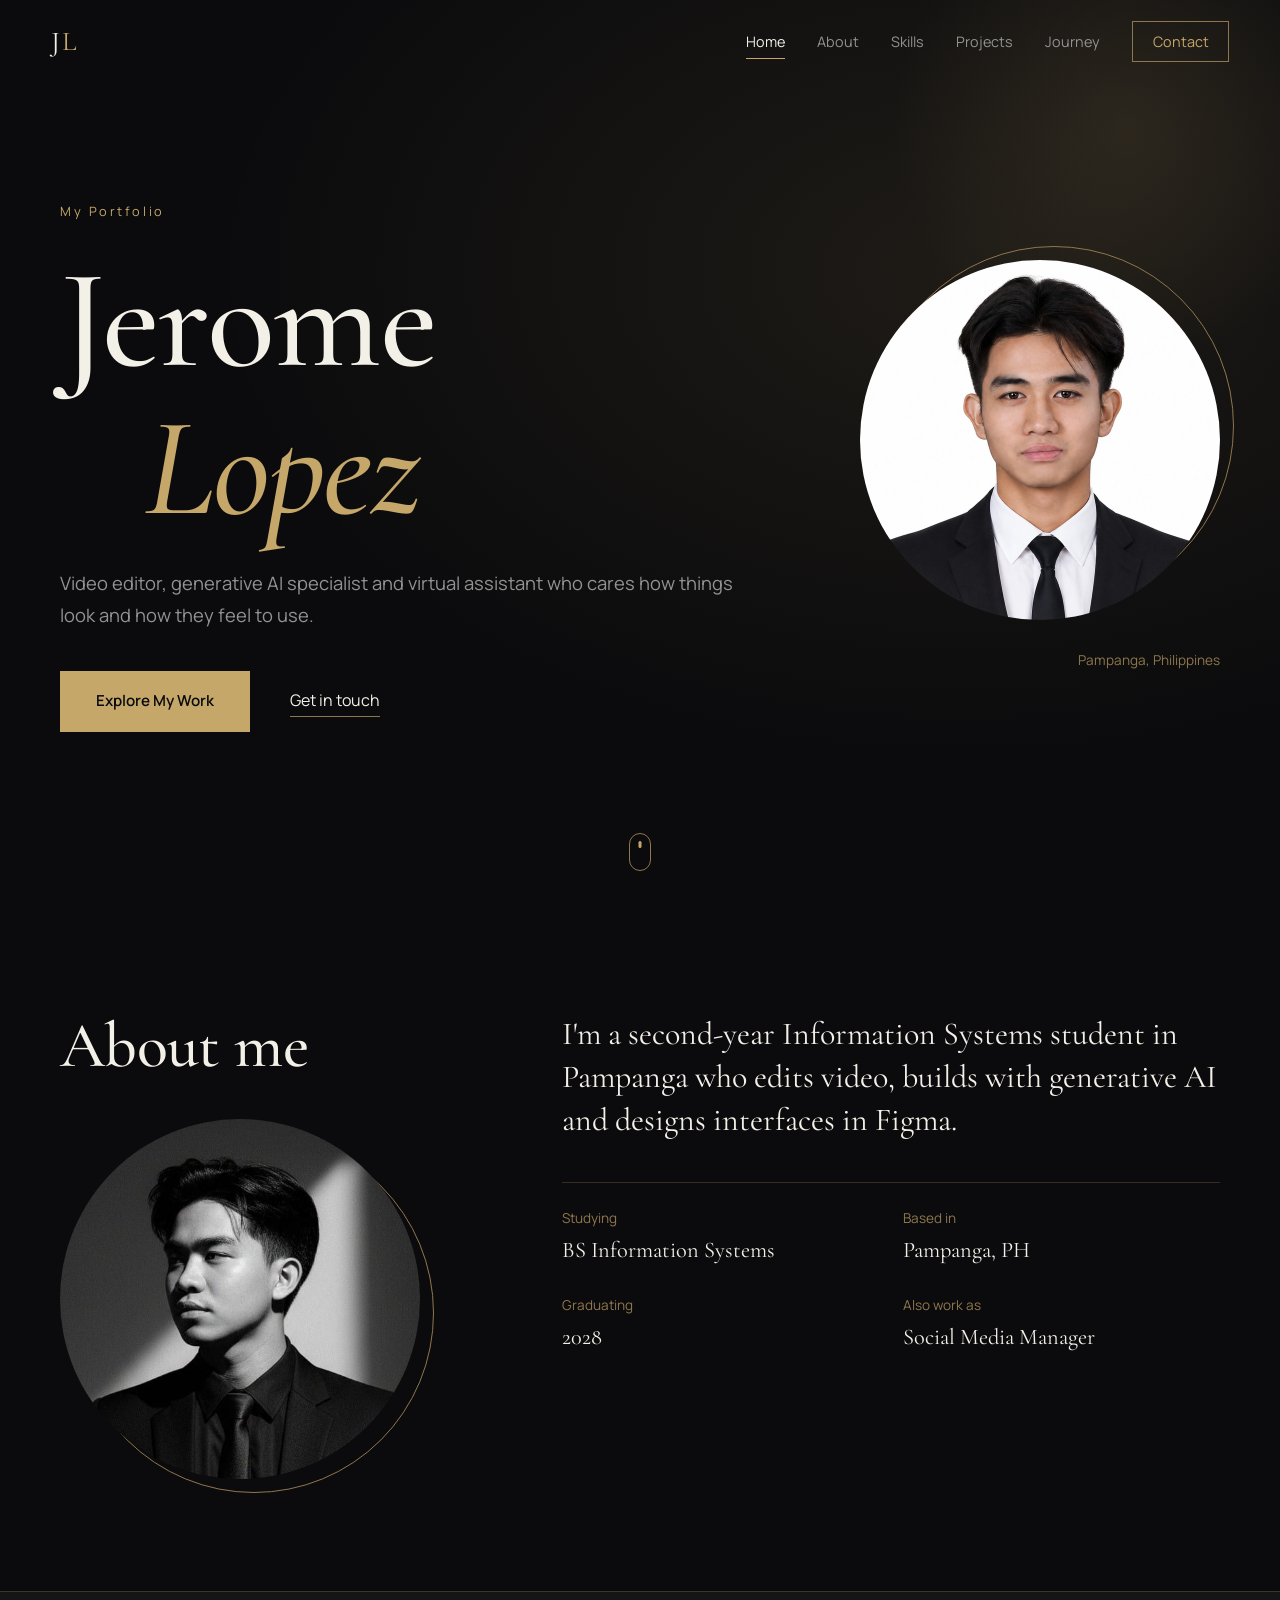
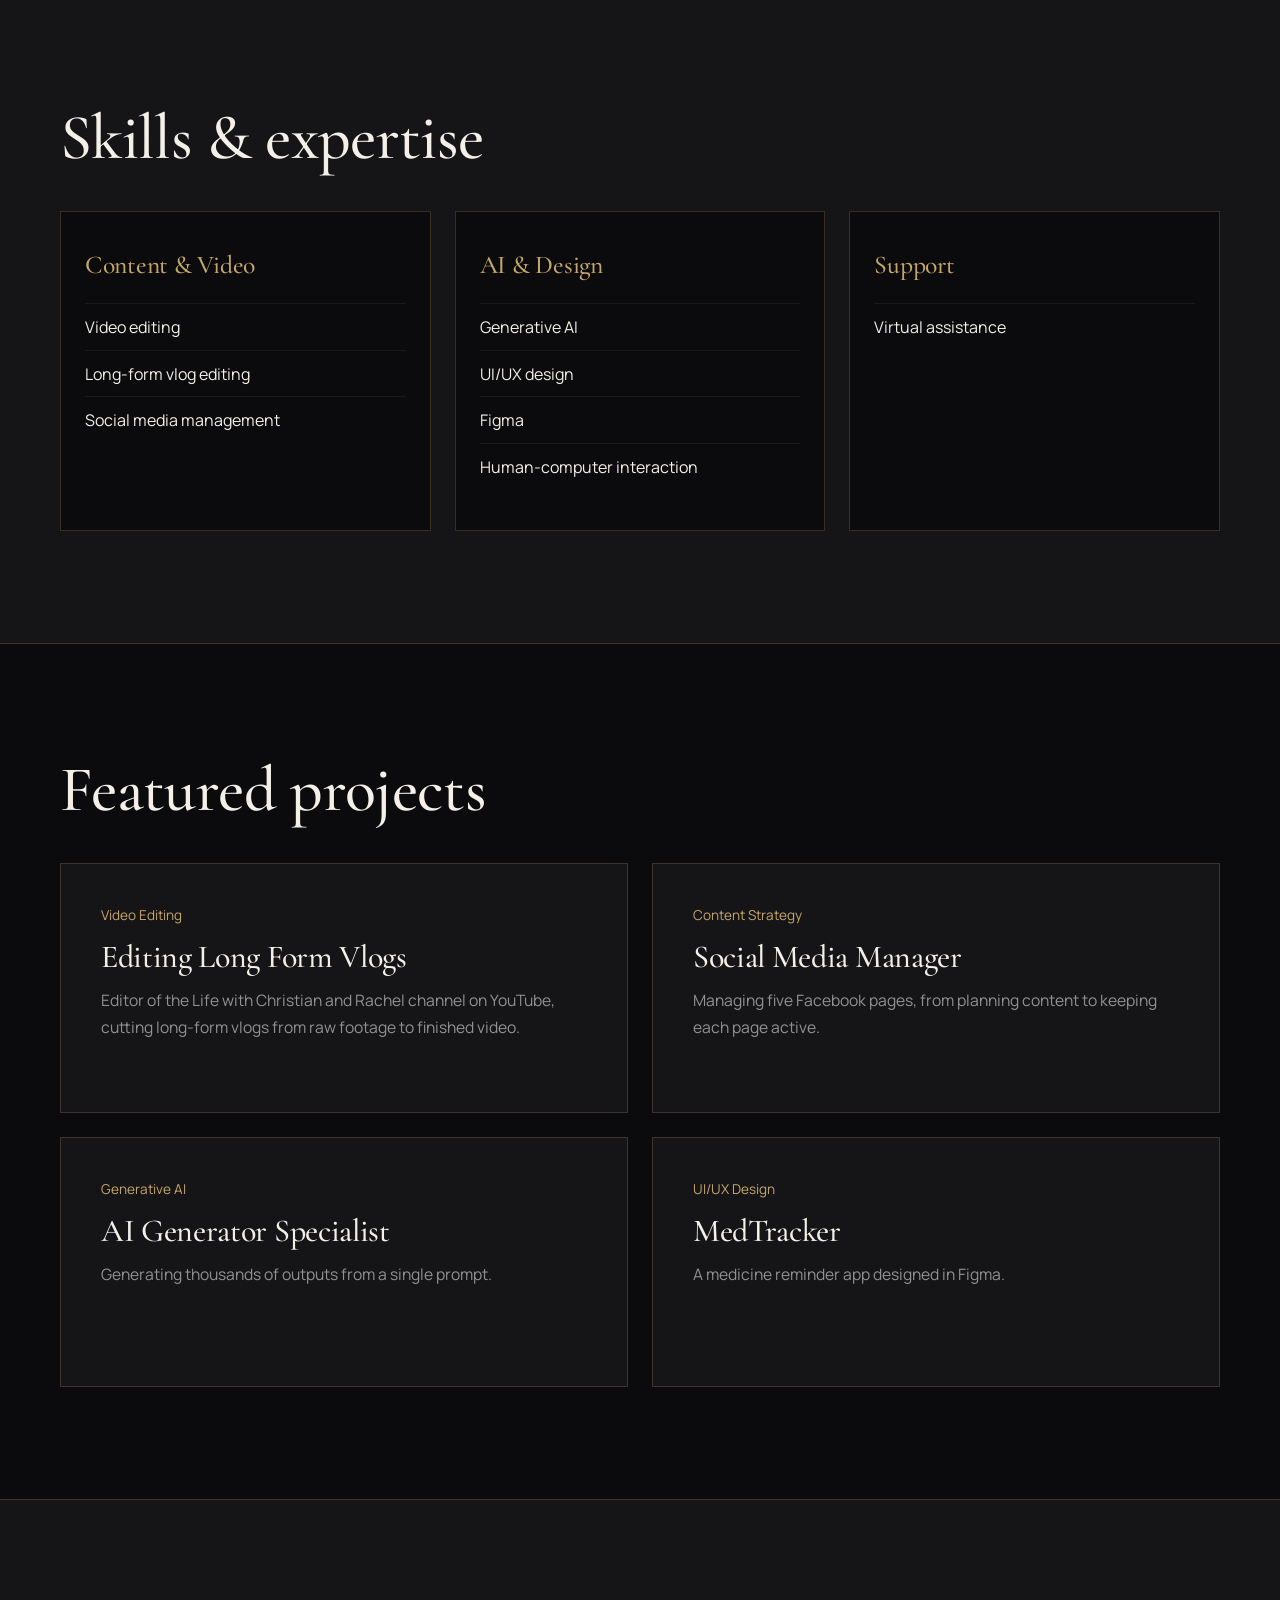
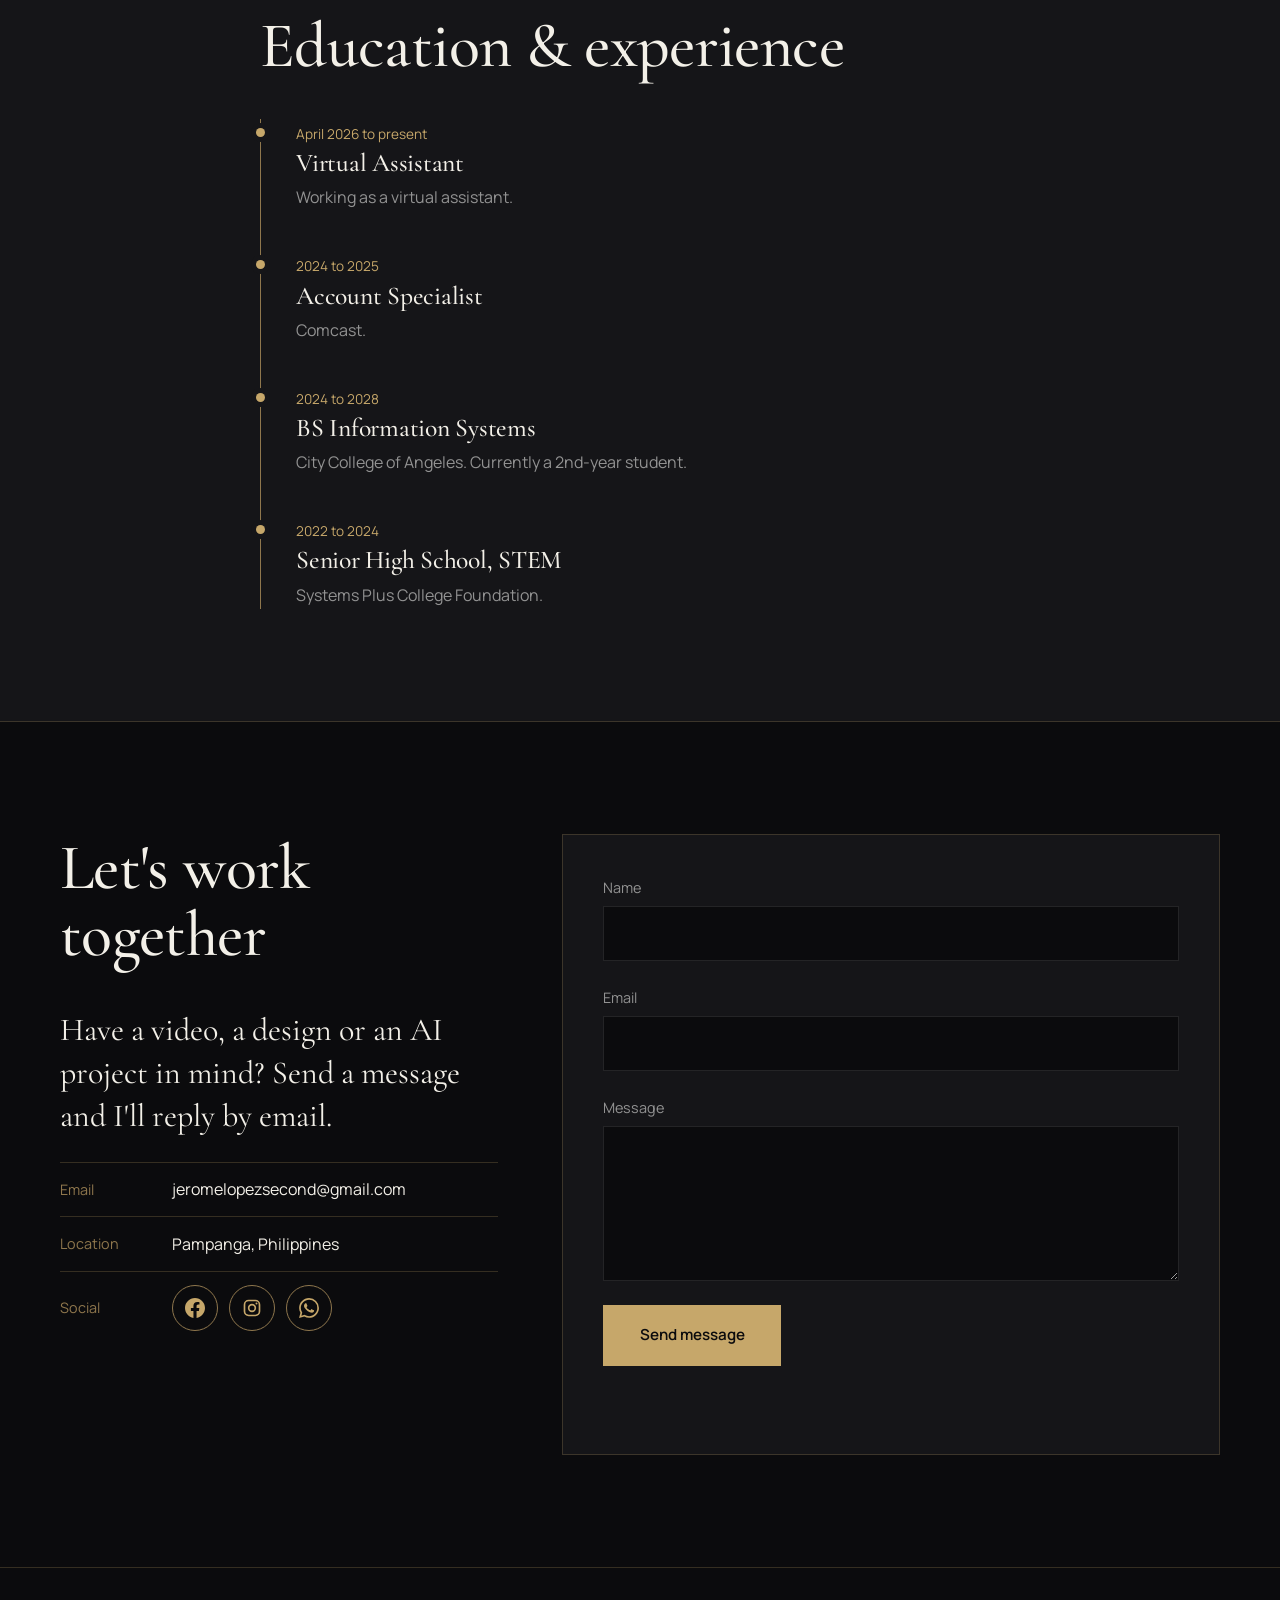
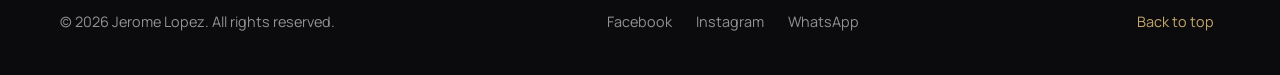
==== index.html @ 71f7d306 "Update index.html" ====
<!DOCTYPE html>
<html lang="en">
<head>
  <meta charset="UTF-8">
  <meta name="viewport" content="width=device-width, initial-scale=1">
  <title>Jerome Lopez | Virtual Assistant, Video Editor &amp; Generative AI Specialist</title>
  <meta name="description" content="Portfolio of Jerome Lopez: virtual assistant, video editor, generative AI specialist and social media manager based in Pampanga, Philippines.">
  <meta name="author" content="Jerome Lopez">
  <meta name="theme-color" content="#0B0B0D">
  <meta property="og:title" content="Jerome Lopez | Portfolio">
  <meta property="og:description" content="Video editing, generative AI, social media and UI/UX work by Jerome Lopez.">
  <meta property="og:type" content="website">
  <link rel="icon" href="data:image/svg+xml,%3Csvg xmlns='http://www.w3.org/2000/svg' viewBox='0 0 32 32'%3E%3Crect width='32' height='32' fill='%230B0B0D'/%3E%3Ctext x='16' y='22' font-size='16' text-anchor='middle' fill='%23C6A76A' font-family='serif'%3EJL%3C/text%3E%3C/svg%3E">
  <link rel="preconnect" href="https://fonts.googleapis.com">
  <link rel="preconnect" href="https://fonts.gstatic.com" crossorigin>
  <link href="https://fonts.googleapis.com/css2?family=Cormorant+Garamond:ital,wght@0,400;0,500;0,600;1,400&family=Manrope:wght@300;400;500;600&display=swap" rel="stylesheet">
  <link rel="stylesheet" href="style.css">
  <script src="script.js" defer></script>
</head>
<body>
  <svg class="sprite" aria-hidden="true" focusable="false">
    <symbol id="i-fb" viewBox="0 0 24 24"><path d="M24 12.073c0-6.627-5.373-12-12-12s-12 5.373-12 12c0 5.99 4.388 10.954 10.125 11.854v-8.385H7.078v-3.47h3.047V9.43c0-3.007 1.792-4.669 4.533-4.669 1.312 0 2.686.235 2.686.235v2.953H15.83c-1.491 0-1.956.925-1.956 1.874v2.25h3.328l-.532 3.47h-2.796v8.385C19.612 23.027 24 18.062 24 12.073z"/></symbol>
    <symbol id="i-ig" viewBox="0 0 24 24"><rect x="3" y="3" width="18" height="18" rx="5" fill="none" stroke="currentColor" stroke-width="2"/><circle cx="12" cy="12" r="4" fill="none" stroke="currentColor" stroke-width="2"/><circle cx="17.4" cy="6.6" r="1.2" fill="currentColor"/></symbol>
    <symbol id="i-wa" viewBox="0 0 24 24"><path d="M17.472 14.382c-.297-.149-1.758-.867-2.03-.967-.273-.099-.471-.148-.67.15-.197.297-.767.966-.94 1.164-.173.199-.347.223-.644.075-.297-.15-1.255-.463-2.39-1.475-.883-.788-1.48-1.761-1.653-2.059-.173-.297-.018-.458.13-.606.134-.133.298-.347.446-.52.149-.174.198-.298.298-.497.099-.198.05-.371-.025-.52-.075-.149-.669-1.612-.916-2.207-.242-.579-.487-.5-.669-.51-.173-.008-.371-.01-.57-.01-.198 0-.52.074-.792.372-.272.297-1.04 1.016-1.04 2.479 0 1.462 1.065 2.875 1.213 3.074.149.198 2.096 3.2 5.077 4.487.709.306 1.262.489 1.694.625.712.227 1.36.195 1.871.118.571-.085 1.758-.719 2.006-1.413.248-.694.248-1.289.173-1.413-.074-.124-.272-.198-.57-.347m-5.421 7.403h-.004a9.87 9.87 0 01-5.031-1.378l-.361-.214-3.741.982.998-3.648-.235-.374a9.86 9.86 0 01-1.51-5.26c.001-5.45 4.436-9.884 9.888-9.884 2.64 0 5.122 1.03 6.988 2.898a9.825 9.825 0 012.893 6.994c-.003 5.45-4.437 9.884-9.885 9.884m8.413-18.297A11.815 11.815 0 0012.05 0C5.495 0 .16 5.335.157 11.892c0 2.096.547 4.142 1.588 5.945L.057 24l6.305-1.654a11.882 11.882 0 005.683 1.448h.005c6.554 0 11.89-5.335 11.893-11.893a11.821 11.821 0 00-3.48-8.413z"/></symbol>
  </svg>
  <a class="skip" href="#main">Skip to content</a>
  <div class="progress" aria-hidden="true"></div>

  <header class="nav" id="nav">
    <a class="brand" href="#home" aria-label="Jerome Lopez, home">J<span>L</span></a>
    <button class="burger" aria-label="Open menu" aria-expanded="false" aria-controls="menu"><i></i><i></i></button>
    <nav id="menu" class="menu" aria-label="Primary">
      <a href="#home">Home</a>
      <a href="#about">About</a>
      <a href="#skills">Skills</a>
      <a href="#projects">Projects</a>
      <a href="#journey">Journey</a>
      <a href="#contact" class="menu-cta">Contact</a>
    </nav>
  </header>

  <main id="main">
    <!-- HERO -->
    <section class="hero" id="home" aria-labelledby="hero-title">
      <div class="glow" aria-hidden="true"></div>
      <div class="wrap hero-grid">
        <div class="hero-copy">
          <p class="kicker intro">My Portfolio</p>
          <h1 id="hero-title" class="intro"><span>Jerome</span> <span class="it">Lopez</span></h1>
          <p class="tagline intro">Video editor, generative AI specialist and virtual assistant who cares how things look and how they feel to use.</p>
          <div class="hero-actions intro">
            <a class="btn" href="#projects">Explore My Work</a>
            <a class="link" href="#contact">Get in touch</a>
          </div>
        </div>
        <figure class="portrait intro" aria-label="Profile photo placeholder">
          <img src="jerome.jpg" alt="Jerome Lopez">
          <figcaption>Pampanga, Philippines</figcaption>
        </figure>
      </div>
      <a class="scroll" href="#about" aria-label="Scroll to About"><span></span></a>
    </section>

    <!-- ABOUT -->
    <section class="section" id="about" aria-labelledby="about-title">
      <div class="wrap split">
        <div class="reveal">
          <h2 id="about-title">About me</h2>
            <div class="frame" aria-hidden="true"><img src="jejeje.jpg" alt="Jerome Lopez"></div>  
        </div>
        <div class="reveal">
          <p class="lead">I'm a second-year Information Systems student in Pampanga who edits video, builds with generative AI and designs interfaces in Figma.</p>
          <p></p>
          <dl class="facts">
            <div><dt>Studying</dt><dd>BS Information Systems</dd></div>
            <div><dt>Based in</dt><dd>Pampanga, PH</dd></div>
            <div><dt>Graduating</dt><dd>2028</dd></div>
            <div><dt>Also work as</dt><dd>Social Media Manager</dd></div>
          </dl>
        </div>
      </div>
    </section>

    <!-- SKILLS -->
    <section class="section alt" id="skills" aria-labelledby="skills-title">
      <div class="wrap">
        <h2 id="skills-title" class="reveal">Skills &amp; expertise</h2>
        <div class="cards">
          <article class="card reveal">
            <h3>Content &amp; Video</h3>
            <ul><li>Video editing</li><li>Long-form vlog editing</li><li>Social media management</li></ul>
          </article>
          <article class="card reveal">
            <h3>AI &amp; Design</h3>
            <ul><li>Generative AI</li><li>UI/UX design</li><li>Figma</li><li>Human-computer interaction</li></ul>
          </article>
          <article class="card reveal">
            <h3>Support</h3>
            <ul><li>Virtual assistance</li></ul>
          </article>
        </div>
      </div>
    </section>

    <!-- PROJECTS -->
    <section class="section" id="projects" aria-labelledby="projects-title">
      <div class="wrap">
        <h2 id="projects-title" class="reveal">Featured projects</h2>
        <div class="projects">
          <a class="proj reveal" href="#contact" aria-label="Editing Long Form Vlogs">
            <div class="meta"><h3>Editing Long Form Vlogs</h3><p>Editor of the Life with Christian and Rachel channel on YouTube, cutting long-form vlogs from raw footage to finished video.</p><small>Video Editing</small></div>
          </a>
          <a class="proj reveal" href="#contact" aria-label="Social Media Manager">
            <div class="meta"><h3>Social Media Manager</h3><p>Managing five Facebook pages, from planning content to keeping each page active.</p><small>Content Strategy</small></div>
          </a>
          <a class="proj reveal" href="#contact" aria-label="AI Generator Specialist">
            <div class="meta"><h3>AI Generator Specialist</h3><p>Generating thousands of outputs from a single prompt.</p><small>Generative AI</small></div>
          </a>
          <a class="proj reveal" href="#contact" aria-label="MedTracker app">
            <div class="meta"><h3>MedTracker</h3><p>A medicine reminder app designed in Figma.</p><small>UI/UX Design</small></div>
          </a>
        </div>
      </div>
    </section>

    <!-- JOURNEY -->
    <section class="section alt" id="journey" aria-labelledby="journey-title">
      <div class="wrap narrow">
        <h2 id="journey-title" class="reveal">Education &amp; experience</h2>
        <ol class="timeline">
          <li class="reveal"><time>April 2026 to present</time><h3>Virtual Assistant</h3><p>Working as a virtual assistant.</p></li>
          <li class="reveal"><time>2024 to 2025</time><h3>Account Specialist</h3><p>Comcast.</p></li>
          <li class="reveal"><time>2024 to 2028</time><h3>BS Information Systems</h3><p>City College of Angeles. Currently a 2nd-year student.</p></li>
          <li class="reveal"><time>2022 to 2024</time><h3>Senior High School, STEM</h3><p>Systems Plus College Foundation.</p></li>
        </ol>
      </div>
    </section>

    <!-- CONTACT -->
    <section class="section" id="contact" aria-labelledby="contact-title">
      <div class="wrap split">
        <div class="reveal">
          <h2 id="contact-title">Let's work together</h2>
          <p class="lead">Have a video, a design or an AI project in mind? Send a message and I'll reply by email.</p>
          <ul class="contacts">
            <li><span>Email</span><a href="mailto:jeromelopezsecond@gmail.com">jeromelopezsecond@gmail.com</a></li>
            <li><span>Location</span>Pampanga, Philippines</li>
            <li><span>Social</span><div class="social">
              <a class="sbtn" href="https://www.facebook.com/kylejerome28" rel="noopener" aria-label="Facebook" title="Facebook"><svg class="ico" aria-hidden="true"><use href="#i-fb"/></svg></a>
              <a class="sbtn" href="https://instagram.com/akxxno_o" rel="noopener" aria-label="Instagram" title="Instagram"><svg class="ico" aria-hidden="true"><use href="#i-ig"/></svg></a>
              <a class="sbtn" href="https://wa.me/639633604733" rel="noopener" aria-label="WhatsApp" title="WhatsApp"><svg class="ico" aria-hidden="true"><use href="#i-wa"/></svg></a></div></li>
          </ul>
        </div>
        <form class="form reveal" id="contact-form" novalidate>
          <label>Name<input type="text" name="name" autocomplete="name" required></label>
          <label>Email<input type="email" name="email" autocomplete="email" required></label>
          <label>Message<textarea name="message" rows="5" required></textarea></label>
          <button class="btn" type="submit">Send message</button>
          <p class="status" role="status" aria-live="polite"></p>
        </form>
      </div>
    </section>
  </main>

  <footer class="footer">
    <div class="wrap foot">
      <p>&copy; <span id="year">2026</span> Jerome Lopez. All rights reserved.</p>
      <nav aria-label="Social"><a href="https://www.facebook.com/kylejerome28" rel="noopener">Facebook</a><a href="https://instagram.com/akxxno_o" rel="noopener">Instagram</a><a href="https://wa.me/639633604733" rel="noopener">WhatsApp</a></nav>
      <button class="top">Back to top</button>
    </div>
  </footer>
</body>
</html>
---- style.css ----
/* ========== 1. TOKENS ========== */
:root{
  --obsidian:#0B0B0D; --charcoal:#151518; --gold:#C6A76A; --gold-dim:#8F774D; --ivory:#F3F0E8; --gray:#929292;
  --line:rgba(198,167,106,.22);
  --serif:'Cormorant Garamond',Georgia,'Times New Roman',serif;
  --sans:'Manrope',system-ui,-apple-system,'Segoe UI',sans-serif;
  --s1:.5rem; --s2:1rem; --s3:1.5rem; --s4:2.5rem; --s5:4rem; --s6:7rem;
  --ease:cubic-bezier(.22,.8,.3,1); --t:.45s var(--ease);
}

/* ========== 2. BASE ========== */
*,*::before,*::after{box-sizing:border-box;margin:0}
html{scroll-behavior:smooth;scroll-padding-top:5rem}
body{background:var(--obsidian);color:var(--ivory);font:400 1rem/1.75 var(--sans);-webkit-font-smoothing:antialiased}
a{color:inherit;text-decoration:none}
ul,ol{list-style:none;padding:0}
button{font:inherit;color:inherit;background:none;border:0;cursor:pointer}
:focus-visible{outline:2px solid var(--gold);outline-offset:3px}
.skip{position:absolute;left:-999px;top:0;background:var(--gold);color:var(--obsidian);padding:.6rem 1rem;z-index:100}
.skip:focus{left:0}
.wrap{width:min(1160px,100% - 3rem);margin-inline:auto}
.narrow{width:min(760px,100% - 3rem)}
.progress{position:fixed;inset:0 0 auto 0;height:2px;z-index:60;background:var(--gold);transform-origin:0 50%;transform:scaleX(0)}

/* ========== 3. TYPOGRAPHY ========== */
h1,h2,h3{font-family:var(--serif);font-weight:500;line-height:1.05;letter-spacing:-.01em}
h1{font-size:clamp(4rem,11vw,9rem)}
h1 .it{font-style:italic;color:var(--gold);display:block;padding-left:.6em}
h2{font-size:clamp(2.4rem,5vw,4rem);margin-bottom:var(--s4)}
h3{font-size:1.6rem}
p{color:var(--gray);max-width:62ch}
.lead{font-family:var(--serif);font-size:clamp(1.5rem,2.6vw,2rem);line-height:1.35;color:var(--ivory);margin-bottom:var(--s3)}
.kicker{color:var(--gold);letter-spacing:.2em;font-size:.8rem;margin-bottom:var(--s3)}

/* ========== 4. NAV ========== */
.nav{position:fixed;inset:0 0 auto 0;z-index:50;display:flex;justify-content:space-between;align-items:center;padding:1.1rem clamp(1.5rem,4vw,3.5rem);transition:background var(--t),padding var(--t),border-color var(--t);border-bottom:1px solid transparent}
.nav.solid{background:rgba(11,11,13,.86);backdrop-filter:blur(14px);padding-block:.7rem;border-color:var(--line)}
.brand{font-family:var(--serif);font-size:1.7rem;letter-spacing:.05em}
.brand span{color:var(--gold)}
.menu{display:flex;gap:2rem;align-items:center}
.menu a{position:relative;font-size:.9rem;color:var(--gray);padding:.3rem 0;transition:color var(--t)}
.menu a::after{content:"";position:absolute;left:0;bottom:0;height:1px;width:100%;background:var(--gold);transform:scaleX(0);transform-origin:0 50%;transition:transform var(--t)}
.menu a:hover,.menu a.active{color:var(--ivory)}
.menu a:hover::after,.menu a.active::after{transform:scaleX(1)}
.menu .menu-cta{border:1px solid var(--gold-dim);padding:.45rem 1.2rem;color:var(--gold)}
.menu .menu-cta::after{display:none}
.menu .menu-cta:hover,.menu .menu-cta.active{background:var(--gold);color:var(--obsidian)}
.burger{display:none;width:44px;height:44px;position:relative}
.burger i{position:absolute;left:10px;right:10px;height:1px;background:var(--ivory);transition:var(--t)}
.burger i:first-child{top:18px}.burger i:last-child{top:26px}
.burger[aria-expanded=true] i:first-child{top:22px;transform:rotate(45deg)}
.burger[aria-expanded=true] i:last-child{top:22px;transform:rotate(-45deg)}

/* ========== 5. BUTTONS ========== */
.btn{display:inline-block;background:var(--gold);color:var(--obsidian);padding:1rem 2.2rem;font-weight:600;font-size:.95rem;border:1px solid var(--gold);transition:background var(--t),color var(--t),transform var(--t),box-shadow var(--t)}
.btn:hover{background:transparent;color:var(--gold);transform:translateY(-2px);box-shadow:0 12px 30px -12px rgba(198,167,106,.5)}
.link{color:var(--ivory);border-bottom:1px solid var(--gold-dim);padding-bottom:2px;transition:color var(--t),border-color var(--t)}
.link:hover{color:var(--gold);border-color:var(--gold)}

/* ========== 6. HERO ========== */
.hero{position:relative;min-height:100svh;display:flex;align-items:center;padding:7rem 0 5rem;overflow:hidden;background:radial-gradient(ellipse at 75% 30%,rgba(198,167,106,.1),transparent 55%),var(--obsidian)}
.glow{position:absolute;width:40vw;height:40vw;right:-8vw;top:-10vw;border-radius:50%;background:radial-gradient(circle,rgba(198,167,106,.12),transparent 65%);pointer-events:none}
.hero-grid{display:grid;grid-template-columns:1.3fr .8fr;gap:var(--s5);align-items:center;position:relative}
.tagline{font-size:1.15rem;margin:var(--s3) 0 var(--s4)}
.hero-actions{display:flex;gap:var(--s4);align-items:center;flex-wrap:wrap}
.portrait{position:relative;justify-self:end;width:min(100%,360px)}
.portrait::before{content:"";position:absolute;top:-14px;right:-14px;width:100%;aspect-ratio:1;border:1px solid var(--gold-dim);border-radius:50%;z-index:0}
.portrait figcaption{margin-top:1.8rem;color:var(--gold-dim);font-size:.85rem;text-align:right}
.ph{position:relative;z-index:1;aspect-ratio:1;border-radius:50%;background:linear-gradient(160deg,var(--charcoal),#1d1b17 60%,#2a2418);display:grid;place-content:center;text-align:center;gap:.4rem;overflow:hidden}
.ph span{font-family:var(--serif);font-size:6rem;color:var(--gold);line-height:1}
.ph small{color:var(--gray);font-size:.8rem}
.ph.sm{border-radius:50%;aspect-ratio:1}
.portrait img,.frame img{position:relative;z-index:1;width:100%;aspect-ratio:1;object-fit:cover;border-radius:50%;display:block}
.scroll{position:absolute;left:50%;bottom:1.8rem;width:22px;height:38px;border:1px solid var(--gold-dim);border-radius:12px;translate:-50% 0}
.scroll span{position:absolute;left:50%;top:7px;width:3px;height:7px;background:var(--gold);border-radius:2px;translate:-50% 0;animation:wheel 1.8s infinite}
@keyframes wheel{0%{opacity:0;transform:translateY(0)}30%{opacity:1}100%{opacity:0;transform:translateY(14px)}}
.intro{opacity:0;transform:translateY(28px);animation:rise 1s var(--ease) forwards}
.hero-copy .kicker{animation-delay:.1s}h1.intro{animation-delay:.25s}.tagline.intro{animation-delay:.5s}.hero-actions.intro{animation-delay:.7s}.portrait.intro{animation-delay:.6s}
@keyframes rise{to{opacity:1;transform:none}}

/* ========== 7. SECTIONS ========== */
.section{padding:var(--s6) 0}
.section.alt{background:var(--charcoal);border-block:1px solid var(--line)}
.split{display:grid;grid-template-columns:.8fr 1.2fr;gap:var(--s5);align-items:start}
.frame{position:relative;max-width:360px}
.frame::after{content:"";position:absolute;inset:14px -14px -14px 14px;border:1px solid var(--gold-dim);border-radius:50%}
.frame .ph{z-index:1}
.facts{display:grid;grid-template-columns:1fr 1fr;gap:var(--s3);margin-top:var(--s4);padding-top:var(--s3);border-top:1px solid var(--line)}
.facts dt{color:var(--gold-dim);font-size:.85rem}
.facts dd{font-family:var(--serif);font-size:1.4rem;margin:0}

/* ========== 8. SKILLS ========== */
.cards{display:grid;grid-template-columns:repeat(3,1fr);gap:var(--s3)}
.card{background:var(--obsidian);border:1px solid var(--line);padding:var(--s4) var(--s3);transition:border-color var(--t),transform var(--t),box-shadow var(--t)}
.card:hover{border-color:var(--gold);transform:translateY(-6px);box-shadow:0 24px 40px -24px rgba(198,167,106,.35)}
.card h3{margin-bottom:var(--s3);color:var(--gold)}
.card li{padding:.55rem 0;border-top:1px solid rgba(255,255,255,.06);color:var(--ivory)}

/* ========== 9. PROJECTS ========== */
.projects{display:grid;grid-template-columns:repeat(2,1fr);gap:var(--s3)}
.proj{position:relative;display:flex;flex-direction:column;min-height:250px;padding:var(--s4);background:var(--charcoal);border:1px solid var(--line);overflow:hidden;transition:border-color var(--t),transform var(--t),box-shadow var(--t)}
.proj::before{content:"";position:absolute;left:0;top:0;width:3px;height:100%;background:var(--gold);transform:scaleY(0);transform-origin:50% 0;transition:transform var(--t)}
.meta{display:flex;flex-direction:column;gap:.8rem;flex:1}
.meta h3{font-size:2rem}
.meta p{font-size:.98rem}
.meta small{order:-1;color:var(--gold);font-size:.85rem}
.proj:hover{border-color:var(--gold);transform:translateY(-6px);box-shadow:0 24px 40px -24px rgba(198,167,106,.35)}
.proj:hover::before{transform:scaleY(1)}

/* ========== 10. TIMELINE ========== */
.timeline{position:relative;padding-left:2.2rem;border-left:1px solid var(--gold-dim)}
.timeline li{position:relative;padding-bottom:var(--s4)}
.timeline li:last-child{padding-bottom:0}
.timeline li::before{content:"";position:absolute;left:calc(-2.2rem - 5px);top:.55rem;width:9px;height:9px;border-radius:50%;background:var(--gold);box-shadow:0 0 0 5px var(--charcoal)}
.timeline time{color:var(--gold);font-size:.85rem}
.timeline h3{margin:.2rem 0 .4rem}

/* ========== 11. CONTACT ========== */
.contacts li{display:flex;gap:var(--s3);padding:.8rem 0;border-top:1px solid var(--line)}
.contacts span{width:5.5rem;color:var(--gold-dim);font-size:.9rem;flex:none}
.contacts a:not(.sbtn){transition:color var(--t)}.contacts a:not(.sbtn):hover{color:var(--gold)}
.contacts li{align-items:center}
.social{display:flex;gap:.7rem;flex-wrap:wrap}
.sprite{position:absolute;width:0;height:0;overflow:hidden}
.ico{width:20px;height:20px;fill:currentColor}
.sbtn{display:inline-grid;place-items:center;width:46px;height:46px;border:1px solid var(--gold-dim);border-radius:50%;color:var(--gold);transition:background var(--t),color var(--t),transform var(--t),border-color var(--t),box-shadow var(--t)}
.sbtn:hover{background:linear-gradient(135deg,#E3C98F,var(--gold) 55%,var(--gold-dim));border-color:var(--gold);color:var(--obsidian);transform:translateY(-3px);box-shadow:0 12px 24px -12px rgba(198,167,106,.6)}
.form{display:grid;gap:var(--s3);background:var(--charcoal);border:1px solid var(--line);padding:var(--s4)}
.form label{display:grid;gap:.4rem;font-size:.9rem;color:var(--gray)}
.form input,.form textarea{font:inherit;color:var(--ivory);background:var(--obsidian);border:1px solid rgba(255,255,255,.1);padding:.85rem 1rem;transition:border-color var(--t)}
.form input:focus,.form textarea:focus{outline:0;border-color:var(--gold)}
.form [aria-invalid=true]{border-color:#c9776a}
.form .btn{justify-self:start}
.status{min-height:1.5rem;font-size:.9rem}

/* ========== 12. FOOTER ========== */
.footer{border-top:1px solid var(--line);padding:var(--s4) 0;background:var(--obsidian)}
.foot{display:flex;justify-content:space-between;align-items:center;gap:var(--s3);flex-wrap:wrap;font-size:.9rem}
.foot nav{display:flex;gap:var(--s3)}
.foot a{color:var(--gray);transition:color var(--t)}.foot a:hover{color:var(--gold)}
.top{color:var(--gold);font-size:.9rem;transition:transform var(--t)}.top:hover{transform:translateY(-3px)}

/* ========== 13. REVEAL ========== */
.js .reveal{opacity:0;transform:translateY(24px);transition:opacity .9s var(--ease),transform .9s var(--ease)}
.js .reveal.in{opacity:1;transform:none}

/* ========== 14. RESPONSIVE ========== */
@media (max-width:900px){
  .burger{display:block}
  .menu{position:fixed;inset:0;background:rgba(11,11,13,.97);flex-direction:column;justify-content:center;gap:1.6rem;opacity:0;visibility:hidden;transition:opacity var(--t),visibility var(--t)}
  .menu.open{opacity:1;visibility:visible}
  .menu a{font-family:var(--serif);font-size:2rem;color:var(--ivory)}
  .burger{z-index:2}
  .hero-grid,.split{grid-template-columns:1fr;gap:var(--s4)}
  .portrait{justify-self:start;width:min(80%,300px)}
  .cards{grid-template-columns:1fr}
  .projects{grid-template-columns:1fr}
  .section{padding:var(--s5) 0}
}
@media (max-width:600px){
  .proj{padding:var(--s3);min-height:0}
  .facts{grid-template-columns:1fr 1fr}
  .form{padding:var(--s3)}
  .foot{flex-direction:column;align-items:flex-start}
}
@media (prefers-reduced-motion:reduce){
  html{scroll-behavior:auto}
  *,*::before,*::after{animation:none!important;transition:none!important}
  .intro,.js .reveal{opacity:1;transform:none}
}
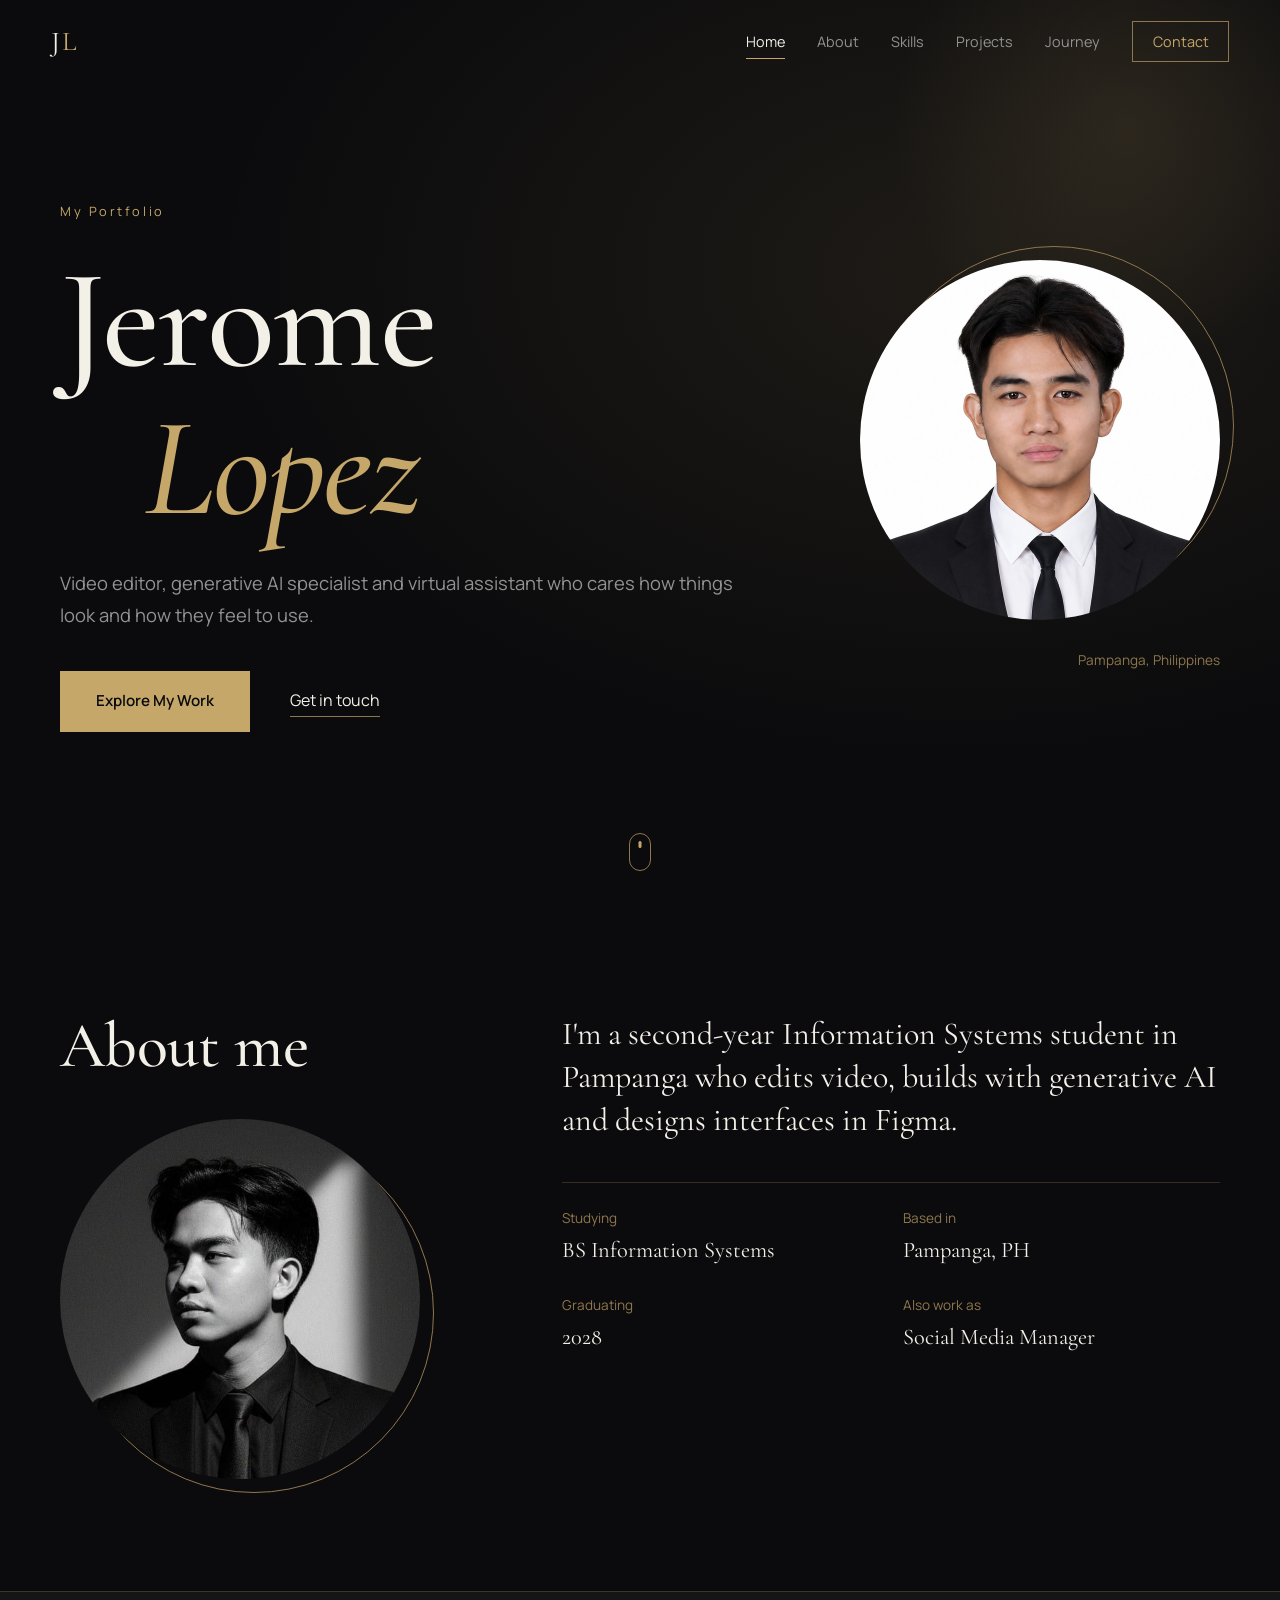
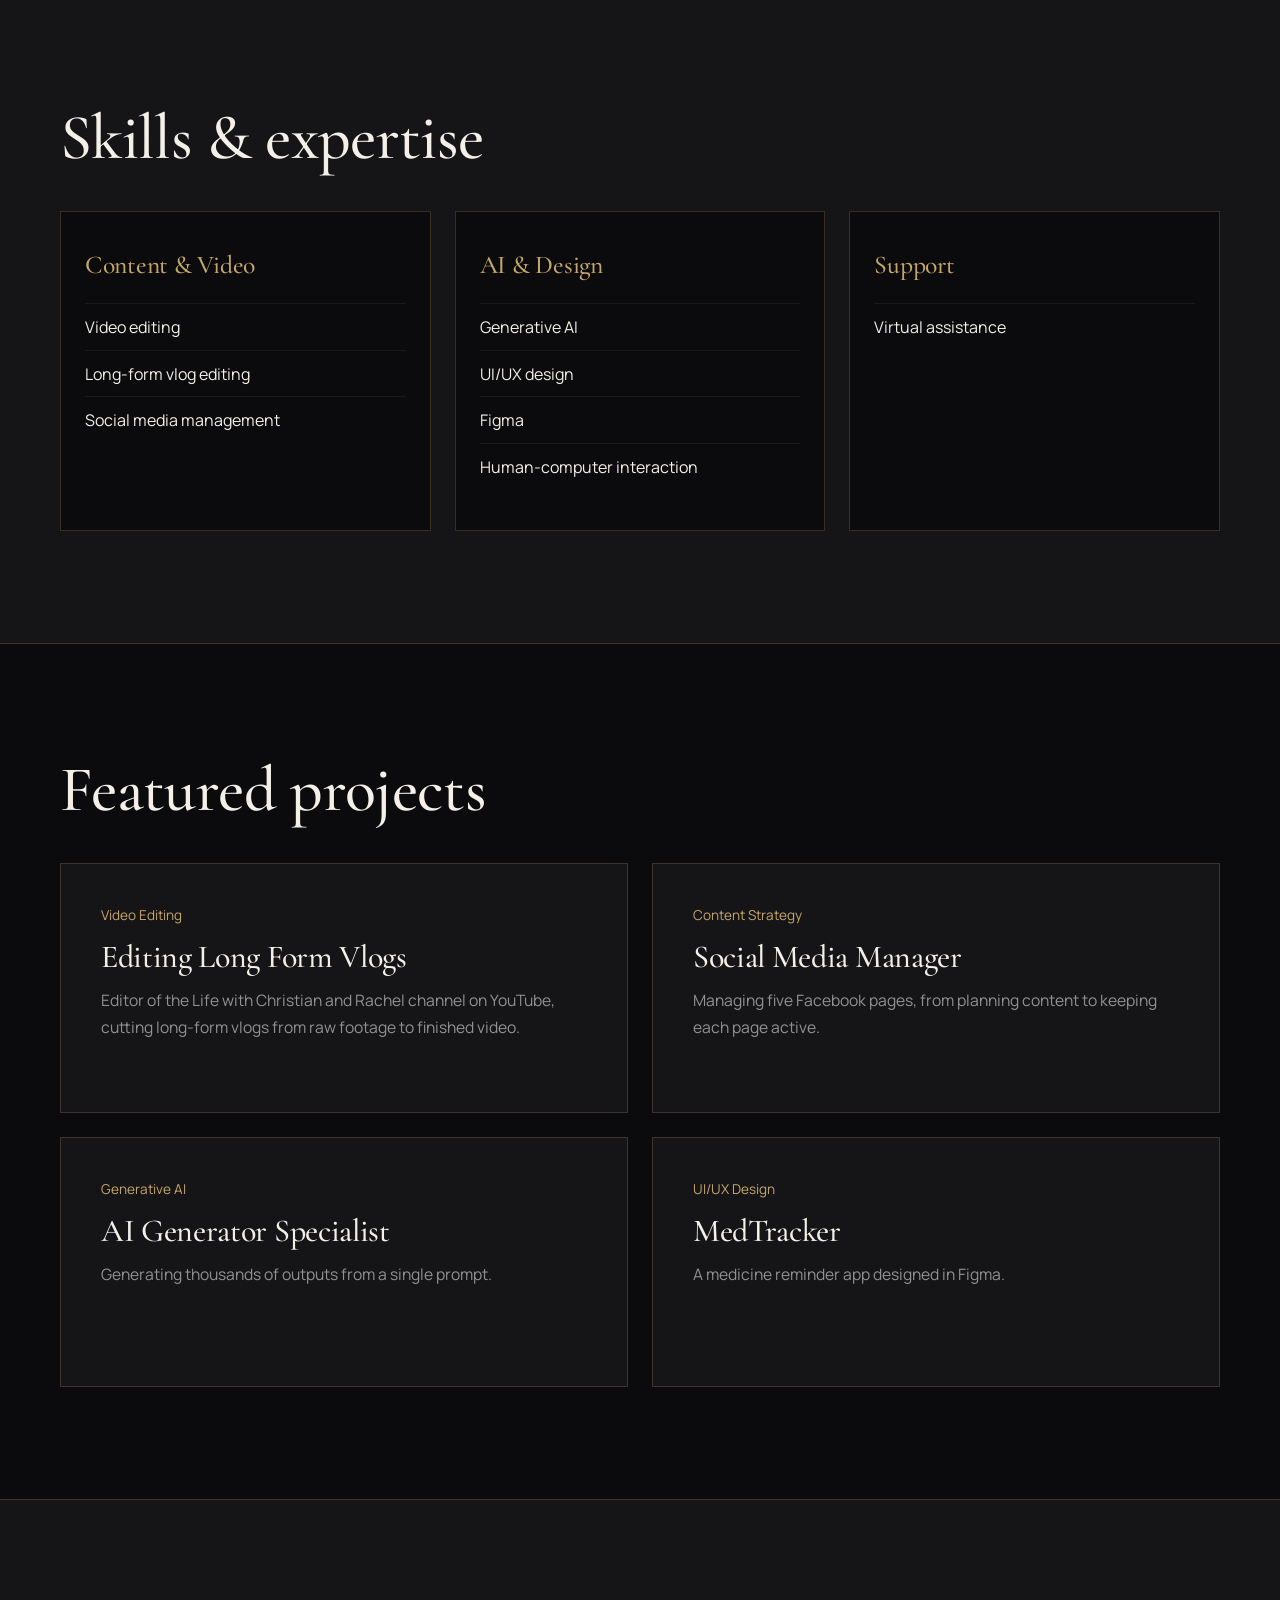
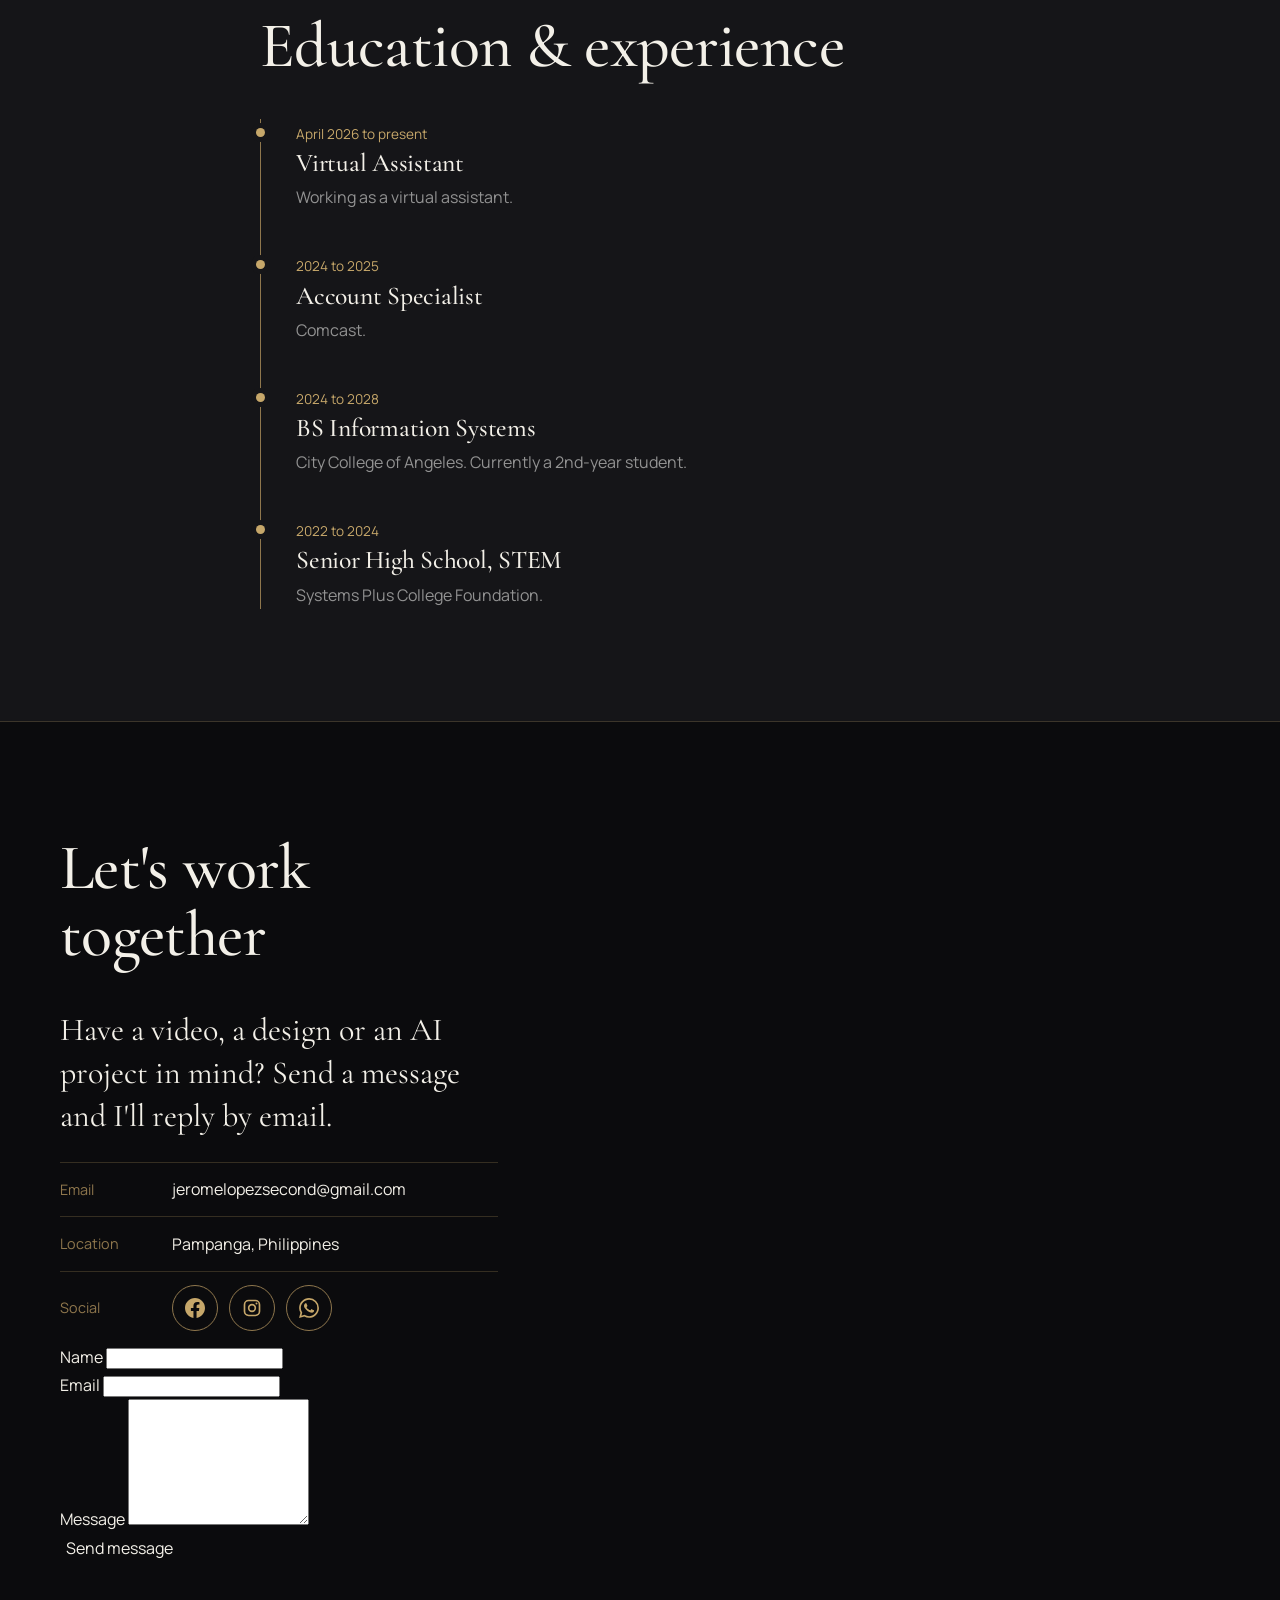
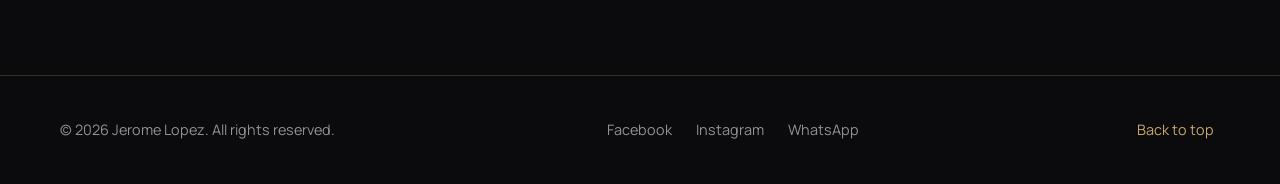
==== commit a8a07d87: "Update index.html" ====
--- a/index.html
+++ b/index.html
@@ -10,25 +10,45 @@
   <meta property="og:title" content="Jerome Lopez | Portfolio">
   <meta property="og:description" content="Video editing, generative AI, social media and UI/UX work by Jerome Lopez.">
   <meta property="og:type" content="website">
+
   <link rel="icon" href="data:image/svg+xml,%3Csvg xmlns='http://www.w3.org/2000/svg' viewBox='0 0 32 32'%3E%3Crect width='32' height='32' fill='%230B0B0D'/%3E%3Ctext x='16' y='22' font-size='16' text-anchor='middle' fill='%23C6A76A' font-family='serif'%3EJL%3C/text%3E%3C/svg%3E">
+
   <link rel="preconnect" href="https://fonts.googleapis.com">
   <link rel="preconnect" href="https://fonts.gstatic.com" crossorigin>
   <link href="https://fonts.googleapis.com/css2?family=Cormorant+Garamond:ital,wght@0,400;0,500;0,600;1,400&family=Manrope:wght@300;400;500;600&display=swap" rel="stylesheet">
+
   <link rel="stylesheet" href="style.css">
   <script src="script.js" defer></script>
 </head>
+
 <body>
   <svg class="sprite" aria-hidden="true" focusable="false">
-    <symbol id="i-fb" viewBox="0 0 24 24"><path d="M24 12.073c0-6.627-5.373-12-12-12s-12 5.373-12 12c0 5.99 4.388 10.954 10.125 11.854v-8.385H7.078v-3.47h3.047V9.43c0-3.007 1.792-4.669 4.533-4.669 1.312 0 2.686.235 2.686.235v2.953H15.83c-1.491 0-1.956.925-1.956 1.874v2.25h3.328l-.532 3.47h-2.796v8.385C19.612 23.027 24 18.062 24 12.073z"/></symbol>
-    <symbol id="i-ig" viewBox="0 0 24 24"><rect x="3" y="3" width="18" height="18" rx="5" fill="none" stroke="currentColor" stroke-width="2"/><circle cx="12" cy="12" r="4" fill="none" stroke="currentColor" stroke-width="2"/><circle cx="17.4" cy="6.6" r="1.2" fill="currentColor"/></symbol>
-    <symbol id="i-wa" viewBox="0 0 24 24"><path d="M17.472 14.382c-.297-.149-1.758-.867-2.03-.967-.273-.099-.471-.148-.67.15-.197.297-.767.966-.94 1.164-.173.199-.347.223-.644.075-.297-.15-1.255-.463-2.39-1.475-.883-.788-1.48-1.761-1.653-2.059-.173-.297-.018-.458.13-.606.134-.133.298-.347.446-.52.149-.174.198-.298.298-.497.099-.198.05-.371-.025-.52-.075-.149-.669-1.612-.916-2.207-.242-.579-.487-.5-.669-.51-.173-.008-.371-.01-.57-.01-.198 0-.52.074-.792.372-.272.297-1.04 1.016-1.04 2.479 0 1.462 1.065 2.875 1.213 3.074.149.198 2.096 3.2 5.077 4.487.709.306 1.262.489 1.694.625.712.227 1.36.195 1.871.118.571-.085 1.758-.719 2.006-1.413.248-.694.248-1.289.173-1.413-.074-.124-.272-.198-.57-.347m-5.421 7.403h-.004a9.87 9.87 0 01-5.031-1.378l-.361-.214-3.741.982.998-3.648-.235-.374a9.86 9.86 0 01-1.51-5.26c.001-5.45 4.436-9.884 9.888-9.884 2.64 0 5.122 1.03 6.988 2.898a9.825 9.825 0 012.893 6.994c-.003 5.45-4.437 9.884-9.885 9.884m8.413-18.297A11.815 11.815 0 0012.05 0C5.495 0 .16 5.335.157 11.892c0 2.096.547 4.142 1.588 5.945L.057 24l6.305-1.654a11.882 11.882 0 005.683 1.448h.005c6.554 0 11.89-5.335 11.893-11.893a11.821 11.821 0 00-3.48-8.413z"/></symbol>
+    <symbol id="i-fb" viewBox="0 0 24 24">
+      <path d="M24 12.073c0-6.627-5.373-12-12-12s-12 5.373-12 12c0 5.99 4.388 10.954 10.125 11.854v-8.385H7.078v-3.47h3.047V9.43c0-3.007 1.792-4.669 4.533-4.669 1.312 0 2.686.235 2.686.235v2.953H15.83c-1.491 0-1.956.925-1.956 1.874v2.25h3.328l-.532 3.47h-2.796v8.385C19.612 23.027 24 18.062 24 12.073z"/>
+    </symbol>
+
+    <symbol id="i-ig" viewBox="0 0 24 24">
+      <rect x="3" y="3" width="18" height="18" rx="5" fill="none" stroke="currentColor" stroke-width="2"/>
+      <circle cx="12" cy="12" r="4" fill="none" stroke="currentColor" stroke-width="2"/>
+      <circle cx="17.4" cy="6.6" r="1.2" fill="currentColor"/>
+    </symbol>
+
+    <symbol id="i-wa" viewBox="0 0 24 24">
+      <path d="M17.472 14.382c-.297-.149-1.758-.867-2.03-.967-.273-.099-.471-.148-.67.15-.197.297-.767.966-.94 1.164-.173.199-.347.223-.644.075-.297-.15-1.255-.463-2.39-1.475-.883-.788-1.48-1.761-1.653-2.059-.173-.297-.018-.458.13-.606.134-.133.298-.347.446-.52.149-.174.198-.298.298-.497.099-.198.05-.371-.025-.52-.075-.149-.669-1.612-.916-2.207-.242-.579-.487-.5-.669-.51-.173-.008-.371-.01-.57-.01-.198 0-.52.074-.792.372-.272.297-1.04 1.016-1.04 2.479 0 1.462 1.065 2.875 1.213 3.074.149.198 2.096 3.2 5.077 4.487.709.306 1.262.489 1.694.625.712.227 1.36.195 1.871.118.571-.085 1.758-.719 2.006-1.413.248-.694.248-1.289.173-1.413-.074-.124-.272-.198-.57-.347m-5.421 7.403h-.004a9.87 9.87 0 01-5.031-1.378l-.361-.214-3.741.982.998-3.648-.235-.374a9.86 9.86 0 01-1.51-5.26c.001-5.45 4.436-9.884 9.888-9.884 2.64 0 5.122 1.03 6.988 2.898a9.825 9.825 0 012.893 6.994c-.003 5.45-4.437 9.884-9.885 9.884m8.413-18.297A11.815 11.815 0 0012.05 0C5.495 0 .16 5.335.157 11.892c0 2.096.547 4.142 1.588 5.945L.057 24l6.305-1.654a11.882 11.882 0 005.683 1.448h.005c6.554 0 11.89-5.335 11.893-11.893a11.821 11.821 0 00-3.48-8.413z"/>
+    </symbol>
   </svg>
+
   <a class="skip" href="#main">Skip to content</a>
   <div class="progress" aria-hidden="true"></div>
 
   <header class="nav" id="nav">
     <a class="brand" href="#home" aria-label="Jerome Lopez, home">J<span>L</span></a>
-    <button class="burger" aria-label="Open menu" aria-expanded="false" aria-controls="menu"><i></i><i></i></button>
+
+    <button class="burger" aria-label="Open menu" aria-expanded="false" aria-controls="menu">
+      <i></i>
+      <i></i>
+    </button>
+
     <nav id="menu" class="menu" aria-label="Primary">
       <a href="#home">Home</a>
       <a href="#about">About</a>
@@ -40,132 +60,263 @@
   </header>
 
   <main id="main">
-    <!-- HERO -->
+   
     <section class="hero" id="home" aria-labelledby="hero-title">
       <div class="glow" aria-hidden="true"></div>
+
       <div class="wrap hero-grid">
         <div class="hero-copy">
           <p class="kicker intro">My Portfolio</p>
-          <h1 id="hero-title" class="intro"><span>Jerome</span> <span class="it">Lopez</span></h1>
-          <p class="tagline intro">Video editor, generative AI specialist and virtual assistant who cares how things look and how they feel to use.</p>
+
+          <h1 id="hero-title" class="intro">
+            <span>Jerome</span>
+            <span class="it">Lopez</span>
+          </h1>
+
+          <p class="tagline intro">
+            Video editor, generative AI specialist and virtual assistant who cares how things look and how they feel to use.
+          </p>
+
           <div class="hero-actions intro">
             <a class="btn" href="#projects">Explore My Work</a>
             <a class="link" href="#contact">Get in touch</a>
           </div>
         </div>
+
         <figure class="portrait intro" aria-label="Profile photo placeholder">
           <img src="jerome.jpg" alt="Jerome Lopez">
           <figcaption>Pampanga, Philippines</figcaption>
         </figure>
       </div>
-      <a class="scroll" href="#about" aria-label="Scroll to About"><span></span></a>
-    </section>
-
-    <!-- ABOUT -->
+
+      <a class="scroll" href="#about" aria-label="Scroll to About">
+        <span></span>
+      </a>
+    </section>
+
+    
     <section class="section" id="about" aria-labelledby="about-title">
       <div class="wrap split">
         <div class="reveal">
           <h2 id="about-title">About me</h2>
-            <div class="frame" aria-hidden="true"><img src="jejeje.jpg" alt="Jerome Lopez"></div>  
-        </div>
+          <div class="frame" aria-hidden="true">
+            <img src="jejeje.jpg" alt="Jerome Lopez">
+          </div>
+        </div>
+
         <div class="reveal">
-          <p class="lead">I'm a second-year Information Systems student in Pampanga who edits video, builds with generative AI and designs interfaces in Figma.</p>
+          <p class="lead">
+            I'm a second-year Information Systems student in Pampanga who edits video, builds with generative AI and designs interfaces in Figma.
+          </p>
+
           <p></p>
+
           <dl class="facts">
-            <div><dt>Studying</dt><dd>BS Information Systems</dd></div>
-            <div><dt>Based in</dt><dd>Pampanga, PH</dd></div>
-            <div><dt>Graduating</dt><dd>2028</dd></div>
-            <div><dt>Also work as</dt><dd>Social Media Manager</dd></div>
+            <div>
+              <dt>Studying</dt>
+              <dd>BS Information Systems</dd>
+            </div>
+            <div>
+              <dt>Based in</dt>
+              <dd>Pampanga, PH</dd>
+            </div>
+            <div>
+              <dt>Graduating</dt>
+              <dd>2028</dd>
+            </div>
+            <div>
+              <dt>Also work as</dt>
+              <dd>Social Media Manager</dd>
+            </div>
           </dl>
         </div>
       </div>
     </section>
 
-    <!-- SKILLS -->
+    
     <section class="section alt" id="skills" aria-labelledby="skills-title">
       <div class="wrap">
         <h2 id="skills-title" class="reveal">Skills &amp; expertise</h2>
+
         <div class="cards">
           <article class="card reveal">
             <h3>Content &amp; Video</h3>
-            <ul><li>Video editing</li><li>Long-form vlog editing</li><li>Social media management</li></ul>
+            <ul>
+              <li>Video editing</li>
+              <li>Long-form vlog editing</li>
+              <li>Social media management</li>
+            </ul>
           </article>
+
           <article class="card reveal">
             <h3>AI &amp; Design</h3>
-            <ul><li>Generative AI</li><li>UI/UX design</li><li>Figma</li><li>Human-computer interaction</li></ul>
+            <ul>
+              <li>Generative AI</li>
+              <li>UI/UX design</li>
+              <li>Figma</li>
+              <li>Human-computer interaction</li>
+            </ul>
           </article>
+
           <article class="card reveal">
             <h3>Support</h3>
-            <ul><li>Virtual assistance</li></ul>
+            <ul>
+              <li>Virtual assistance</li>
+            </ul>
           </article>
         </div>
       </div>
     </section>
 
-    <!-- PROJECTS -->
+    
     <section class="section" id="projects" aria-labelledby="projects-title">
       <div class="wrap">
         <h2 id="projects-title" class="reveal">Featured projects</h2>
+
         <div class="projects">
           <a class="proj reveal" href="#contact" aria-label="Editing Long Form Vlogs">
-            <div class="meta"><h3>Editing Long Form Vlogs</h3><p>Editor of the Life with Christian and Rachel channel on YouTube, cutting long-form vlogs from raw footage to finished video.</p><small>Video Editing</small></div>
+            <div class="meta">
+              <h3>Editing Long Form Vlogs</h3>
+              <p>Editor of the Life with Christian and Rachel channel on YouTube, cutting long-form vlogs from raw footage to finished video.</p>
+              <small>Video Editing</small>
+            </div>
           </a>
+
           <a class="proj reveal" href="#contact" aria-label="Social Media Manager">
-            <div class="meta"><h3>Social Media Manager</h3><p>Managing five Facebook pages, from planning content to keeping each page active.</p><small>Content Strategy</small></div>
+            <div class="meta">
+              <h3>Social Media Manager</h3>
+              <p>Managing five Facebook pages, from planning content to keeping each page active.</p>
+              <small>Content Strategy</small>
+            </div>
           </a>
+
           <a class="proj reveal" href="#contact" aria-label="AI Generator Specialist">
-            <div class="meta"><h3>AI Generator Specialist</h3><p>Generating thousands of outputs from a single prompt.</p><small>Generative AI</small></div>
+            <div class="meta">
+              <h3>AI Generator Specialist</h3>
+              <p>Generating thousands of outputs from a single prompt.</p>
+              <small>Generative AI</small>
+            </div>
           </a>
+
           <a class="proj reveal" href="#contact" aria-label="MedTracker app">
-            <div class="meta"><h3>MedTracker</h3><p>A medicine reminder app designed in Figma.</p><small>UI/UX Design</small></div>
+            <div class="meta">
+              <h3>MedTracker</h3>
+              <p>A medicine reminder app designed in Figma.</p>
+              <small>UI/UX Design</small>
+            </div>
           </a>
         </div>
       </div>
     </section>
 
-    <!-- JOURNEY -->
+    
     <section class="section alt" id="journey" aria-labelledby="journey-title">
       <div class="wrap narrow">
         <h2 id="journey-title" class="reveal">Education &amp; experience</h2>
+
         <ol class="timeline">
-          <li class="reveal"><time>April 2026 to present</time><h3>Virtual Assistant</h3><p>Working as a virtual assistant.</p></li>
-          <li class="reveal"><time>2024 to 2025</time><h3>Account Specialist</h3><p>Comcast.</p></li>
-          <li class="reveal"><time>2024 to 2028</time><h3>BS Information Systems</h3><p>City College of Angeles. Currently a 2nd-year student.</p></li>
-          <li class="reveal"><time>2022 to 2024</time><h3>Senior High School, STEM</h3><p>Systems Plus College Foundation.</p></li>
+          <li class="reveal">
+            <time>April 2026 to present</time>
+            <h3>Virtual Assistant</h3>
+            <p>Working as a virtual assistant.</p>
+          </li>
+
+          <li class="reveal">
+            <time>2024 to 2025</time>
+            <h3>Account Specialist</h3>
+            <p>Comcast.</p>
+          </li>
+
+          <li class="reveal">
+            <time>2024 to 2028</time>
+            <h3>BS Information Systems</h3>
+            <p>City College of Angeles. Currently a 2nd-year student.</p>
+          </li>
+
+          <li class="reveal">
+            <time>2022 to 2024</time>
+            <h3>Senior High School, STEM</h3>
+            <p>Systems Plus College Foundation.</p>
+          </li>
         </ol>
       </div>
     </section>
 
-    <!-- CONTACT -->
+    
     <section class="section" id="contact" aria-labelledby="contact-title">
       <div class="wrap split">
         <div class="reveal">
           <h2 id="contact-title">Let's work together</h2>
-          <p class="lead">Have a video, a design or an AI project in mind? Send a message and I'll reply by email.</p>
+
+          <p class="lead">
+            Have a video, a design or an AI project in mind? Send a message and I'll reply by email.
+          </p>
+
           <ul class="contacts">
-            <li><span>Email</span><a href="mailto:jeromelopezsecond@gmail.com">jeromelopezsecond@gmail.com</a></li>
-            <li><span>Location</span>Pampanga, Philippines</li>
-            <li><span>Social</span><div class="social">
-              <a class="sbtn" href="https://www.facebook.com/kylejerome28" rel="noopener" aria-label="Facebook" title="Facebook"><svg class="ico" aria-hidden="true"><use href="#i-fb"/></svg></a>
-              <a class="sbtn" href="https://instagram.com/akxxno_o" rel="noopener" aria-label="Instagram" title="Instagram"><svg class="ico" aria-hidden="true"><use href="#i-ig"/></svg></a>
-              <a class="sbtn" href="https://wa.me/639633604733" rel="noopener" aria-label="WhatsApp" title="WhatsApp"><svg class="ico" aria-hidden="true"><use href="#i-wa"/></svg></a></div></li>
+            <li>
+              <span>Email</span>
+              <a href="mailto:jeromelopezsecond@gmail.com">jeromelopezsecond@gmail.com</a>
+            </li>
+
+            <li>
+              <span>Location</span>
+              Pampanga, Philippines
+            </li>
+
+            <li>
+              <span>Social</span>
+
+              <div class="social">
+                <a class="sbtn" href="https://www.facebook.com/kylejerome28" rel="noopener" aria-label="Facebook" title="Facebook">
+                  <svg class="ico" aria-hidden="true">
+                    <use href="#i-fb"/>
+                  </svg>
+                </a>
+
+                <a class="sbtn" href="https://instagram.com/akxxno_o" rel="noopener" aria-label="Instagram" title="Instagram">
+                  <svg class="ico" aria-hidden="true">
+                    <use href="#i-ig"/>
+                  </svg>
+                </a>
+
+                <a class="sbtn" href="https://wa.me/639633604733" rel="noopener" aria-label="WhatsApp" title="WhatsApp">
+                  <svg class="ico" aria-hidden="true">
+                    <use href="#i-wa"/>
+                  </svg>
+                </a>
+              </div>
+            </li>
           </ul>
-        </div>
-        <form class="form reveal" id="contact-form" novalidate>
-          <label>Name<input type="text" name="name" autocomplete="name" required></label>
-          <label>Email<input type="email" name="email" autocomplete="email" required></label>
-          <label>Message<textarea name="message" rows="5" required></textarea></label>
-          <button class="btn" type="submit">Send message</button>
-          <p class="status" role="status" aria-live="polite"></p>
-        </form>
-      </div>
+       <div class="form-container">
+    <form action="https://formspree.io/f/xwllzndl" method="POST">
+        <div class="form-group">
+            <label for="name">Name</label>
+            <input type="text" id="name" name="name" required>
+        </div>
+        <div class="form-group">
+            <label for="email">Email</label>
+            <input type="email" id="email" name="email" required>
+        </div>
+        <div class="form-group">
+            <label for="message">Message</label>
+            <textarea id="message" name="message" rows="8" required></textarea>
+        </div>
+        <button type="submit" class="submit-btn">Send message</button>
+    </form>
+</div>
     </section>
   </main>
 
   <footer class="footer">
     <div class="wrap foot">
       <p>&copy; <span id="year">2026</span> Jerome Lopez. All rights reserved.</p>
-      <nav aria-label="Social"><a href="https://www.facebook.com/kylejerome28" rel="noopener">Facebook</a><a href="https://instagram.com/akxxno_o" rel="noopener">Instagram</a><a href="https://wa.me/639633604733" rel="noopener">WhatsApp</a></nav>
+
+      <nav aria-label="Social">
+        <a href="https://www.facebook.com/kylejerome28" rel="noopener">Facebook</a>
+        <a href="https://instagram.com/akxxno_o" rel="noopener">Instagram</a>
+        <a href="https://wa.me/639633604733" rel="noopener">WhatsApp</a>
+      </nav>
+
       <button class="top">Back to top</button>
     </div>
   </footer>
--- a/style.css
+++ b/style.css
@@ -1,170 +1,921 @@
-/* ========== 1. TOKENS ========== */
-:root{
-  --obsidian:#0B0B0D; --charcoal:#151518; --gold:#C6A76A; --gold-dim:#8F774D; --ivory:#F3F0E8; --gray:#929292;
-  --line:rgba(198,167,106,.22);
-  --serif:'Cormorant Garamond',Georgia,'Times New Roman',serif;
-  --sans:'Manrope',system-ui,-apple-system,'Segoe UI',sans-serif;
-  --s1:.5rem; --s2:1rem; --s3:1.5rem; --s4:2.5rem; --s5:4rem; --s6:7rem;
-  --ease:cubic-bezier(.22,.8,.3,1); --t:.45s var(--ease);
-}
-
-/* ========== 2. BASE ========== */
-*,*::before,*::after{box-sizing:border-box;margin:0}
-html{scroll-behavior:smooth;scroll-padding-top:5rem}
-body{background:var(--obsidian);color:var(--ivory);font:400 1rem/1.75 var(--sans);-webkit-font-smoothing:antialiased}
-a{color:inherit;text-decoration:none}
-ul,ol{list-style:none;padding:0}
-button{font:inherit;color:inherit;background:none;border:0;cursor:pointer}
-:focus-visible{outline:2px solid var(--gold);outline-offset:3px}
-.skip{position:absolute;left:-999px;top:0;background:var(--gold);color:var(--obsidian);padding:.6rem 1rem;z-index:100}
-.skip:focus{left:0}
-.wrap{width:min(1160px,100% - 3rem);margin-inline:auto}
-.narrow{width:min(760px,100% - 3rem)}
-.progress{position:fixed;inset:0 0 auto 0;height:2px;z-index:60;background:var(--gold);transform-origin:0 50%;transform:scaleX(0)}
-
-/* ========== 3. TYPOGRAPHY ========== */
-h1,h2,h3{font-family:var(--serif);font-weight:500;line-height:1.05;letter-spacing:-.01em}
-h1{font-size:clamp(4rem,11vw,9rem)}
-h1 .it{font-style:italic;color:var(--gold);display:block;padding-left:.6em}
-h2{font-size:clamp(2.4rem,5vw,4rem);margin-bottom:var(--s4)}
-h3{font-size:1.6rem}
-p{color:var(--gray);max-width:62ch}
-.lead{font-family:var(--serif);font-size:clamp(1.5rem,2.6vw,2rem);line-height:1.35;color:var(--ivory);margin-bottom:var(--s3)}
-.kicker{color:var(--gold);letter-spacing:.2em;font-size:.8rem;margin-bottom:var(--s3)}
-
-/* ========== 4. NAV ========== */
-.nav{position:fixed;inset:0 0 auto 0;z-index:50;display:flex;justify-content:space-between;align-items:center;padding:1.1rem clamp(1.5rem,4vw,3.5rem);transition:background var(--t),padding var(--t),border-color var(--t);border-bottom:1px solid transparent}
-.nav.solid{background:rgba(11,11,13,.86);backdrop-filter:blur(14px);padding-block:.7rem;border-color:var(--line)}
-.brand{font-family:var(--serif);font-size:1.7rem;letter-spacing:.05em}
-.brand span{color:var(--gold)}
-.menu{display:flex;gap:2rem;align-items:center}
-.menu a{position:relative;font-size:.9rem;color:var(--gray);padding:.3rem 0;transition:color var(--t)}
-.menu a::after{content:"";position:absolute;left:0;bottom:0;height:1px;width:100%;background:var(--gold);transform:scaleX(0);transform-origin:0 50%;transition:transform var(--t)}
-.menu a:hover,.menu a.active{color:var(--ivory)}
-.menu a:hover::after,.menu a.active::after{transform:scaleX(1)}
-.menu .menu-cta{border:1px solid var(--gold-dim);padding:.45rem 1.2rem;color:var(--gold)}
-.menu .menu-cta::after{display:none}
-.menu .menu-cta:hover,.menu .menu-cta.active{background:var(--gold);color:var(--obsidian)}
-.burger{display:none;width:44px;height:44px;position:relative}
-.burger i{position:absolute;left:10px;right:10px;height:1px;background:var(--ivory);transition:var(--t)}
-.burger i:first-child{top:18px}.burger i:last-child{top:26px}
-.burger[aria-expanded=true] i:first-child{top:22px;transform:rotate(45deg)}
-.burger[aria-expanded=true] i:last-child{top:22px;transform:rotate(-45deg)}
-
-/* ========== 5. BUTTONS ========== */
-.btn{display:inline-block;background:var(--gold);color:var(--obsidian);padding:1rem 2.2rem;font-weight:600;font-size:.95rem;border:1px solid var(--gold);transition:background var(--t),color var(--t),transform var(--t),box-shadow var(--t)}
-.btn:hover{background:transparent;color:var(--gold);transform:translateY(-2px);box-shadow:0 12px 30px -12px rgba(198,167,106,.5)}
-.link{color:var(--ivory);border-bottom:1px solid var(--gold-dim);padding-bottom:2px;transition:color var(--t),border-color var(--t)}
-.link:hover{color:var(--gold);border-color:var(--gold)}
-
-/* ========== 6. HERO ========== */
-.hero{position:relative;min-height:100svh;display:flex;align-items:center;padding:7rem 0 5rem;overflow:hidden;background:radial-gradient(ellipse at 75% 30%,rgba(198,167,106,.1),transparent 55%),var(--obsidian)}
-.glow{position:absolute;width:40vw;height:40vw;right:-8vw;top:-10vw;border-radius:50%;background:radial-gradient(circle,rgba(198,167,106,.12),transparent 65%);pointer-events:none}
-.hero-grid{display:grid;grid-template-columns:1.3fr .8fr;gap:var(--s5);align-items:center;position:relative}
-.tagline{font-size:1.15rem;margin:var(--s3) 0 var(--s4)}
-.hero-actions{display:flex;gap:var(--s4);align-items:center;flex-wrap:wrap}
-.portrait{position:relative;justify-self:end;width:min(100%,360px)}
-.portrait::before{content:"";position:absolute;top:-14px;right:-14px;width:100%;aspect-ratio:1;border:1px solid var(--gold-dim);border-radius:50%;z-index:0}
-.portrait figcaption{margin-top:1.8rem;color:var(--gold-dim);font-size:.85rem;text-align:right}
-.ph{position:relative;z-index:1;aspect-ratio:1;border-radius:50%;background:linear-gradient(160deg,var(--charcoal),#1d1b17 60%,#2a2418);display:grid;place-content:center;text-align:center;gap:.4rem;overflow:hidden}
-.ph span{font-family:var(--serif);font-size:6rem;color:var(--gold);line-height:1}
-.ph small{color:var(--gray);font-size:.8rem}
-.ph.sm{border-radius:50%;aspect-ratio:1}
-.portrait img,.frame img{position:relative;z-index:1;width:100%;aspect-ratio:1;object-fit:cover;border-radius:50%;display:block}
-.scroll{position:absolute;left:50%;bottom:1.8rem;width:22px;height:38px;border:1px solid var(--gold-dim);border-radius:12px;translate:-50% 0}
-.scroll span{position:absolute;left:50%;top:7px;width:3px;height:7px;background:var(--gold);border-radius:2px;translate:-50% 0;animation:wheel 1.8s infinite}
-@keyframes wheel{0%{opacity:0;transform:translateY(0)}30%{opacity:1}100%{opacity:0;transform:translateY(14px)}}
-.intro{opacity:0;transform:translateY(28px);animation:rise 1s var(--ease) forwards}
-.hero-copy .kicker{animation-delay:.1s}h1.intro{animation-delay:.25s}.tagline.intro{animation-delay:.5s}.hero-actions.intro{animation-delay:.7s}.portrait.intro{animation-delay:.6s}
-@keyframes rise{to{opacity:1;transform:none}}
-
-/* ========== 7. SECTIONS ========== */
-.section{padding:var(--s6) 0}
-.section.alt{background:var(--charcoal);border-block:1px solid var(--line)}
-.split{display:grid;grid-template-columns:.8fr 1.2fr;gap:var(--s5);align-items:start}
-.frame{position:relative;max-width:360px}
-.frame::after{content:"";position:absolute;inset:14px -14px -14px 14px;border:1px solid var(--gold-dim);border-radius:50%}
-.frame .ph{z-index:1}
-.facts{display:grid;grid-template-columns:1fr 1fr;gap:var(--s3);margin-top:var(--s4);padding-top:var(--s3);border-top:1px solid var(--line)}
-.facts dt{color:var(--gold-dim);font-size:.85rem}
-.facts dd{font-family:var(--serif);font-size:1.4rem;margin:0}
-
-/* ========== 8. SKILLS ========== */
-.cards{display:grid;grid-template-columns:repeat(3,1fr);gap:var(--s3)}
-.card{background:var(--obsidian);border:1px solid var(--line);padding:var(--s4) var(--s3);transition:border-color var(--t),transform var(--t),box-shadow var(--t)}
-.card:hover{border-color:var(--gold);transform:translateY(-6px);box-shadow:0 24px 40px -24px rgba(198,167,106,.35)}
-.card h3{margin-bottom:var(--s3);color:var(--gold)}
-.card li{padding:.55rem 0;border-top:1px solid rgba(255,255,255,.06);color:var(--ivory)}
-
-/* ========== 9. PROJECTS ========== */
-.projects{display:grid;grid-template-columns:repeat(2,1fr);gap:var(--s3)}
-.proj{position:relative;display:flex;flex-direction:column;min-height:250px;padding:var(--s4);background:var(--charcoal);border:1px solid var(--line);overflow:hidden;transition:border-color var(--t),transform var(--t),box-shadow var(--t)}
-.proj::before{content:"";position:absolute;left:0;top:0;width:3px;height:100%;background:var(--gold);transform:scaleY(0);transform-origin:50% 0;transition:transform var(--t)}
-.meta{display:flex;flex-direction:column;gap:.8rem;flex:1}
-.meta h3{font-size:2rem}
-.meta p{font-size:.98rem}
-.meta small{order:-1;color:var(--gold);font-size:.85rem}
-.proj:hover{border-color:var(--gold);transform:translateY(-6px);box-shadow:0 24px 40px -24px rgba(198,167,106,.35)}
-.proj:hover::before{transform:scaleY(1)}
-
-/* ========== 10. TIMELINE ========== */
-.timeline{position:relative;padding-left:2.2rem;border-left:1px solid var(--gold-dim)}
-.timeline li{position:relative;padding-bottom:var(--s4)}
-.timeline li:last-child{padding-bottom:0}
-.timeline li::before{content:"";position:absolute;left:calc(-2.2rem - 5px);top:.55rem;width:9px;height:9px;border-radius:50%;background:var(--gold);box-shadow:0 0 0 5px var(--charcoal)}
-.timeline time{color:var(--gold);font-size:.85rem}
-.timeline h3{margin:.2rem 0 .4rem}
-
-/* ========== 11. CONTACT ========== */
-.contacts li{display:flex;gap:var(--s3);padding:.8rem 0;border-top:1px solid var(--line)}
-.contacts span{width:5.5rem;color:var(--gold-dim);font-size:.9rem;flex:none}
-.contacts a:not(.sbtn){transition:color var(--t)}.contacts a:not(.sbtn):hover{color:var(--gold)}
-.contacts li{align-items:center}
-.social{display:flex;gap:.7rem;flex-wrap:wrap}
-.sprite{position:absolute;width:0;height:0;overflow:hidden}
-.ico{width:20px;height:20px;fill:currentColor}
-.sbtn{display:inline-grid;place-items:center;width:46px;height:46px;border:1px solid var(--gold-dim);border-radius:50%;color:var(--gold);transition:background var(--t),color var(--t),transform var(--t),border-color var(--t),box-shadow var(--t)}
-.sbtn:hover{background:linear-gradient(135deg,#E3C98F,var(--gold) 55%,var(--gold-dim));border-color:var(--gold);color:var(--obsidian);transform:translateY(-3px);box-shadow:0 12px 24px -12px rgba(198,167,106,.6)}
-.form{display:grid;gap:var(--s3);background:var(--charcoal);border:1px solid var(--line);padding:var(--s4)}
-.form label{display:grid;gap:.4rem;font-size:.9rem;color:var(--gray)}
-.form input,.form textarea{font:inherit;color:var(--ivory);background:var(--obsidian);border:1px solid rgba(255,255,255,.1);padding:.85rem 1rem;transition:border-color var(--t)}
-.form input:focus,.form textarea:focus{outline:0;border-color:var(--gold)}
-.form [aria-invalid=true]{border-color:#c9776a}
-.form .btn{justify-self:start}
-.status{min-height:1.5rem;font-size:.9rem}
-
-/* ========== 12. FOOTER ========== */
-.footer{border-top:1px solid var(--line);padding:var(--s4) 0;background:var(--obsidian)}
-.foot{display:flex;justify-content:space-between;align-items:center;gap:var(--s3);flex-wrap:wrap;font-size:.9rem}
-.foot nav{display:flex;gap:var(--s3)}
-.foot a{color:var(--gray);transition:color var(--t)}.foot a:hover{color:var(--gold)}
-.top{color:var(--gold);font-size:.9rem;transition:transform var(--t)}.top:hover{transform:translateY(-3px)}
-
-/* ========== 13. REVEAL ========== */
-.js .reveal{opacity:0;transform:translateY(24px);transition:opacity .9s var(--ease),transform .9s var(--ease)}
-.js .reveal.in{opacity:1;transform:none}
-
-/* ========== 14. RESPONSIVE ========== */
-@media (max-width:900px){
-  .burger{display:block}
-  .menu{position:fixed;inset:0;background:rgba(11,11,13,.97);flex-direction:column;justify-content:center;gap:1.6rem;opacity:0;visibility:hidden;transition:opacity var(--t),visibility var(--t)}
-  .menu.open{opacity:1;visibility:visible}
-  .menu a{font-family:var(--serif);font-size:2rem;color:var(--ivory)}
-  .burger{z-index:2}
-  .hero-grid,.split{grid-template-columns:1fr;gap:var(--s4)}
-  .portrait{justify-self:start;width:min(80%,300px)}
-  .cards{grid-template-columns:1fr}
-  .projects{grid-template-columns:1fr}
-  .section{padding:var(--s5) 0}
-}
-@media (max-width:600px){
-  .proj{padding:var(--s3);min-height:0}
-  .facts{grid-template-columns:1fr 1fr}
-  .form{padding:var(--s3)}
-  .foot{flex-direction:column;align-items:flex-start}
-}
-@media (prefers-reduced-motion:reduce){
-  html{scroll-behavior:auto}
-  *,*::before,*::after{animation:none!important;transition:none!important}
-  .intro,.js .reveal{opacity:1;transform:none}
-}
+
+/*tokensa*/
+:root {
+  --obsidian: #0B0B0D;
+  --charcoal: #151518;
+  --gold: #C6A76A;
+  --gold-dim: #8F774D;
+  --ivory: #F3F0E8;
+  --gray: #929292;
+  --line: rgba(198, 167, 106, .22);
+
+  --serif: 'Cormorant Garamond', Georgia, 'Times New Roman', serif;
+  --sans: 'Manrope', system-ui, -apple-system, 'Segoe UI', sans-serif;
+
+  --s1: .5rem;
+  --s2: 1rem;
+  --s3: 1.5rem;
+  --s4: 2.5rem;
+  --s5: 4rem;
+  --s6: 7rem;
+
+  --ease: cubic-bezier(.22, .8, .3, 1);
+  --t: .45s var(--ease);
+}
+
+/*basef*/
+*,
+*::before,
+*::after {
+  box-sizing: border-box;
+  margin: 0;
+}
+
+html {
+  scroll-behavior: smooth;
+  scroll-padding-top: 5rem;
+}
+
+body {
+  background: var(--obsidian);
+  color: var(--ivory);
+  font: 400 1rem/1.75 var(--sans);
+  -webkit-font-smoothing: antialiased;
+}
+
+a {
+  color: inherit;
+  text-decoration: none;
+}
+
+ul,
+ol {
+  list-style: none;
+  padding: 0;
+}
+
+button {
+  font: inherit;
+  color: inherit;
+  background: none;
+  border: 0;
+  cursor: pointer;
+}
+
+:focus-visible {
+  outline: 2px solid var(--gold);
+  outline-offset: 3px;
+}
+
+.skip {
+  position: absolute;
+  left: -999px;
+  top: 0;
+  background: var(--gold);
+  color: var(--obsidian);
+  padding: .6rem 1rem;
+  z-index: 100;
+}
+
+.skip:focus {
+  left: 0;
+}
+
+.wrap {
+  width: min(1160px, 100% - 3rem);
+  margin-inline: auto;
+}
+
+.narrow {
+  width: min(760px, 100% - 3rem);
+}
+
+.progress {
+  position: fixed;
+  inset: 0 0 auto 0;
+  height: 2px;
+  z-index: 60;
+  background: var(--gold);
+  transform-origin: 0 50%;
+  transform: scaleX(0);
+}
+
+/*fonts*/
+h1,
+h2,
+h3 {
+  font-family: var(--serif);
+  font-weight: 500;
+  line-height: 1.05;
+  letter-spacing: -.01em;
+}
+
+h1 {
+  font-size: clamp(4rem, 11vw, 9rem);
+}
+
+h1 .it {
+  font-style: italic;
+  color: var(--gold);
+  display: block;
+  padding-left: .6em;
+}
+
+h2 {
+  font-size: clamp(2.4rem, 5vw, 4rem);
+  margin-bottom: var(--s4);
+}
+
+h3 {
+  font-size: 1.6rem;
+}
+
+p {
+  color: var(--gray);
+  max-width: 62ch;
+}
+
+.lead {
+  font-family: var(--serif);
+  font-size: clamp(1.5rem, 2.6vw, 2rem);
+  line-height: 1.35;
+  color: var(--ivory);
+  margin-bottom: var(--s3);
+}
+
+.kicker {
+  color: var(--gold);
+  letter-spacing: .2em;
+  font-size: .8rem;
+  margin-bottom: var(--s3);
+}
+
+/*nav*/
+.nav {
+  position: fixed;
+  inset: 0 0 auto 0;
+  z-index: 50;
+  display: flex;
+  justify-content: space-between;
+  align-items: center;
+  padding: 1.1rem clamp(1.5rem, 4vw, 3.5rem);
+  transition: background var(--t), padding var(--t), border-color var(--t);
+  border-bottom: 1px solid transparent;
+}
+
+.nav.solid {
+  background: rgba(11, 11, 13, .86);
+  backdrop-filter: blur(14px);
+  padding-block: .7rem;
+  border-color: var(--line);
+}
+
+.brand {
+  font-family: var(--serif);
+  font-size: 1.7rem;
+  letter-spacing: .05em;
+}
+
+.brand span {
+  color: var(--gold);
+}
+
+.menu {
+  display: flex;
+  gap: 2rem;
+  align-items: center;
+}
+
+.menu a {
+  position: relative;
+  font-size: .9rem;
+  color: var(--gray);
+  padding: .3rem 0;
+  transition: color var(--t);
+}
+
+.menu a::after {
+  content: "";
+  position: absolute;
+  left: 0;
+  bottom: 0;
+  height: 1px;
+  width: 100%;
+  background: var(--gold);
+  transform: scaleX(0);
+  transform-origin: 0 50%;
+  transition: transform var(--t);
+}
+
+.menu a:hover,
+.menu a.active {
+  color: var(--ivory);
+}
+
+.menu a:hover::after,
+.menu a.active::after {
+  transform: scaleX(1);
+}
+
+.menu .menu-cta {
+  border: 1px solid var(--gold-dim);
+  padding: .45rem 1.2rem;
+  color: var(--gold);
+}
+
+.menu .menu-cta::after {
+  display: none;
+}
+
+.menu .menu-cta:hover,
+.menu .menu-cta.active {
+  background: var(--gold);
+  color: var(--obsidian);
+}
+
+.burger {
+  display: none;
+  width: 44px;
+  height: 44px;
+  position: relative;
+}
+
+.burger i {
+  position: absolute;
+  left: 10px;
+  right: 10px;
+  height: 1px;
+  background: var(--ivory);
+  transition: var(--t);
+}
+
+.burger i:first-child {
+  top: 18px;
+}
+
+.burger i:last-child {
+  top: 26px;
+}
+
+.burger[aria-expanded=true] i:first-child {
+  top: 22px;
+  transform: rotate(45deg);
+}
+
+.burger[aria-expanded=true] i:last-child {
+  top: 22px;
+  transform: rotate(-45deg);
+}
+
+/*pindutan ni mang kanor*/
+.btn {
+  display: inline-block;
+  background: var(--gold);
+  color: var(--obsidian);
+  padding: 1rem 2.2rem;
+  font-weight: 600;
+  font-size: .95rem;
+  border: 1px solid var(--gold);
+  transition: background var(--t), color var(--t), transform var(--t), box-shadow var(--t);
+}
+
+.btn:hover {
+  background: transparent;
+  color: var(--gold);
+  transform: translateY(-2px);
+  box-shadow: 0 12px 30px -12px rgba(198, 167, 106, .5);
+}
+
+.link {
+  color: var(--ivory);
+  border-bottom: 1px solid var(--gold-dim);
+  padding-bottom: 2px;
+  transition: color var(--t), border-color var(--t);
+}
+
+.link:hover {
+  color: var(--gold);
+  border-color: var(--gold);
+}
+
+/*superman*/
+.hero {
+  position: relative;
+  min-height: 100svh;
+  display: flex;
+  align-items: center;
+  padding: 7rem 0 5rem;
+  overflow: hidden;
+  background: radial-gradient(ellipse at 75% 30%, rgba(198, 167, 106, .1), transparent 55%), var(--obsidian);
+}
+
+.glow {
+  position: absolute;
+  width: 40vw;
+  height: 40vw;
+  right: -8vw;
+  top: -10vw;
+  border-radius: 50%;
+  background: radial-gradient(circle, rgba(198, 167, 106, .12), transparent 65%);
+  pointer-events: none;
+}
+
+.hero-grid {
+  display: grid;
+  grid-template-columns: 1.3fr .8fr;
+  gap: var(--s5);
+  align-items: center;
+  position: relative;
+}
+
+.tagline {
+  font-size: 1.15rem;
+  margin: var(--s3) 0 var(--s4);
+}
+
+.hero-actions {
+  display: flex;
+  gap: var(--s4);
+  align-items: center;
+  flex-wrap: wrap;
+}
+
+.portrait {
+  position: relative;
+  justify-self: end;
+  width: min(100%, 360px);
+}
+
+.portrait::before {
+  content: "";
+  position: absolute;
+  top: -14px;
+  right: -14px;
+  width: 100%;
+  aspect-ratio: 1;
+  border: 1px solid var(--gold-dim);
+  border-radius: 50%;
+  z-index: 0;
+}
+
+.portrait figcaption {
+  margin-top: 1.8rem;
+  color: var(--gold-dim);
+  font-size: .85rem;
+  text-align: right;
+}
+
+.ph {
+  position: relative;
+  z-index: 1;
+  aspect-ratio: 1;
+  border-radius: 50%;
+  background: linear-gradient(160deg, var(--charcoal), #1d1b17 60%, #2a2418);
+  display: grid;
+  place-content: center;
+  text-align: center;
+  gap: .4rem;
+  overflow: hidden;
+}
+
+.ph span {
+  font-family: var(--serif);
+  font-size: 6rem;
+  color: var(--gold);
+  line-height: 1;
+}
+
+.ph small {
+  color: var(--gray);
+  font-size: .8rem;
+}
+
+.ph.sm {
+  border-radius: 50%;
+  aspect-ratio: 1;
+}
+
+.portrait img,
+.frame img {
+  position: relative;
+  z-index: 1;
+  width: 100%;
+  aspect-ratio: 1;
+  object-fit: cover;
+  border-radius: 50%;
+  display: block;
+}
+
+.scroll {
+  position: absolute;
+  left: 50%;
+  bottom: 1.8rem;
+  width: 22px;
+  height: 38px;
+  border: 1px solid var(--gold-dim);
+  border-radius: 12px;
+  translate: -50% 0;
+}
+
+.scroll span {
+  position: absolute;
+  left: 50%;
+  top: 7px;
+  width: 3px;
+  height: 7px;
+  background: var(--gold);
+  border-radius: 2px;
+  translate: -50% 0;
+  animation: wheel 1.8s infinite;
+}
+
+@keyframes wheel {
+  0% {
+    opacity: 0;
+    transform: translateY(0);
+  }
+
+  30% {
+    opacity: 1;
+  }
+
+  100% {
+    opacity: 0;
+    transform: translateY(14px);
+  }
+}
+
+.intro {
+  opacity: 0;
+  transform: translateY(28px);
+  animation: rise 1s var(--ease) forwards;
+}
+
+.hero-copy .kicker {
+  animation-delay: .1s;
+}
+
+h1.intro {
+  animation-delay: .25s;
+}
+
+.tagline.intro {
+  animation-delay: .5s;
+}
+
+.hero-actions.intro {
+  animation-delay: .7s;
+}
+
+.portrait.intro {
+  animation-delay: .6s;
+}
+
+@keyframes rise {
+  to {
+    opacity: 1;
+    transform: none;
+  }
+}
+
+/*sections*/
+.section {
+  padding: var(--s6) 0;
+}
+
+.section.alt {
+  background: var(--charcoal);
+  border-block: 1px solid var(--line);
+}
+
+.split {
+  display: grid;
+  grid-template-columns: .8fr 1.2fr;
+  gap: var(--s5);
+  align-items: start;
+}
+
+.frame {
+  position: relative;
+  max-width: 360px;
+}
+
+.frame::after {
+  content: "";
+  position: absolute;
+  inset: 14px -14px -14px 14px;
+  border: 1px solid var(--gold-dim);
+  border-radius: 50%;
+}
+
+.frame .ph {
+  z-index: 1;
+}
+
+.facts {
+  display: grid;
+  grid-template-columns: 1fr 1fr;
+  gap: var(--s3);
+  margin-top: var(--s4);
+  padding-top: var(--s3);
+  border-top: 1px solid var(--line);
+}
+
+.facts dt {
+  color: var(--gold-dim);
+  font-size: .85rem;
+}
+
+.facts dd {
+  font-family: var(--serif);
+  font-size: 1.4rem;
+  margin: 0;
+}
+
+/*skils*/
+.cards {
+  display: grid;
+  grid-template-columns: repeat(3, 1fr);
+  gap: var(--s3);
+}
+
+.card {
+  background: var(--obsidian);
+  border: 1px solid var(--line);
+  padding: var(--s4) var(--s3);
+  transition: border-color var(--t), transform var(--t), box-shadow var(--t);
+}
+
+.card:hover {
+  border-color: var(--gold);
+  transform: translateY(-6px);
+  box-shadow: 0 24px 40px -24px rgba(198, 167, 106, .35);
+}
+
+.card h3 {
+  margin-bottom: var(--s3);
+  color: var(--gold);
+}
+
+.card li {
+  padding: .55rem 0;
+  border-top: 1px solid rgba(255, 255, 255, .06);
+  color: var(--ivory);
+}
+
+/*projects*/
+.projects {
+  display: grid;
+  grid-template-columns: repeat(2, 1fr);
+  gap: var(--s3);
+}
+
+.proj {
+  position: relative;
+  display: flex;
+  flex-direction: column;
+  min-height: 250px;
+  padding: var(--s4);
+  background: var(--charcoal);
+  border: 1px solid var(--line);
+  overflow: hidden;
+  transition: border-color var(--t), transform var(--t), box-shadow var(--t);
+}
+
+.proj::before {
+  content: "";
+  position: absolute;
+  left: 0;
+  top: 0;
+  width: 3px;
+  height: 100%;
+  background: var(--gold);
+  transform: scaleY(0);
+  transform-origin: 50% 0;
+  transition: transform var(--t);
+}
+
+.meta {
+  display: flex;
+  flex-direction: column;
+  gap: .8rem;
+  flex: 1;
+}
+
+.meta h3 {
+  font-size: 2rem;
+}
+
+.meta p {
+  font-size: .98rem;
+}
+
+.meta small {
+  order: -1;
+  color: var(--gold);
+  font-size: .85rem;
+}
+
+.proj:hover {
+  border-color: var(--gold);
+  transform: translateY(-6px);
+  box-shadow: 0 24px 40px -24px rgba(198, 167, 106, .35);
+}
+
+.proj:hover::before {
+  transform: scaleY(1);
+}
+
+/*tinmeline*/
+.timeline {
+  position: relative;
+  padding-left: 2.2rem;
+  border-left: 1px solid var(--gold-dim);
+}
+
+.timeline li {
+  position: relative;
+  padding-bottom: var(--s4);
+}
+
+.timeline li:last-child {
+  padding-bottom: 0;
+}
+
+.timeline li::before {
+  content: "";
+  position: absolute;
+  left: calc(-2.2rem - 5px);
+  top: .55rem;
+  width: 9px;
+  height: 9px;
+  border-radius: 50%;
+  background: var(--gold);
+  box-shadow: 0 0 0 5px var(--charcoal);
+}
+
+.timeline time {
+  color: var(--gold);
+  font-size: .85rem;
+}
+
+.timeline h3 {
+  margin: .2rem 0 .4rem;
+}
+
+/*contact*/
+.contacts li {
+  display: flex;
+  gap: var(--s3);
+  padding: .8rem 0;
+  border-top: 1px solid var(--line);
+}
+
+.contacts span {
+  width: 5.5rem;
+  color: var(--gold-dim);
+  font-size: .9rem;
+  flex: none;
+}
+
+.contacts a:not(.sbtn) {
+  transition: color var(--t);
+}
+
+.contacts a:not(.sbtn):hover {
+  color: var(--gold);
+}
+
+.contacts li {
+  align-items: center;
+}
+
+.social {
+  display: flex;
+  gap: .7rem;
+  flex-wrap: wrap;
+}
+
+.sprite {
+  position: absolute;
+  width: 0;
+  height: 0;
+  overflow: hidden;
+}
+
+.ico {
+  width: 20px;
+  height: 20px;
+  fill: currentColor;
+}
+
+.sbtn {
+  display: inline-grid;
+  place-items: center;
+  width: 46px;
+  height: 46px;
+  border: 1px solid var(--gold-dim);
+  border-radius: 50%;
+  color: var(--gold);
+  transition: background var(--t), color var(--t), transform var(--t), border-color var(--t), box-shadow var(--t);
+}
+
+.sbtn:hover {
+  background: linear-gradient(135deg, #E3C98F, var(--gold) 55%, var(--gold-dim));
+  border-color: var(--gold);
+  color: var(--obsidian);
+  transform: translateY(-3px);
+  box-shadow: 0 12px 24px -12px rgba(198, 167, 106, .6);
+}
+
+.form {
+  display: grid;
+  gap: var(--s3);
+  background: var(--charcoal);
+  border: 1px solid var(--line);
+  padding: var(--s4);
+}
+
+.form label {
+  display: grid;
+  gap: .4rem;
+  font-size: .9rem;
+  color: var(--gray);
+}
+
+.form input,
+.form textarea {
+  font: inherit;
+  color: var(--ivory);
+  background: var(--obsidian);
+  border: 1px solid rgba(255, 255, 255, .1);
+  padding: .85rem 1rem;
+  transition: border-color var(--t);
+}
+
+.form input:focus,
+.form textarea:focus {
+  outline: 0;
+  border-color: var(--gold);
+}
+
+.form [aria-invalid=true] {
+  border-color: #c9776a;
+}
+
+.form .btn {
+  justify-self: start;
+}
+
+.status {
+  min-height: 1.5rem;
+  font-size: .9rem;
+}
+
+/*footer */
+.footer {
+  border-top: 1px solid var(--line);
+  padding: var(--s4) 0;
+  background: var(--obsidian);
+}
+
+.foot {
+  display: flex;
+  justify-content: space-between;
+  align-items: center;
+  gap: var(--s3);
+  flex-wrap: wrap;
+  font-size: .9rem;
+}
+
+.foot nav {
+  display: flex;
+  gap: var(--s3);
+}
+
+.foot a {
+  color: var(--gray);
+  transition: color var(--t);
+}
+
+.foot a:hover {
+  color: var(--gold);
+}
+
+.top {
+  color: var(--gold);
+  font-size: .9rem;
+  transition: transform var(--t);
+}
+
+.top:hover {
+  transform: translateY(-3px);
+}
+
+/*reveal*/
+.js .reveal {
+  opacity: 0;
+  transform: translateY(24px);
+  transition: opacity .9s var(--ease), transform .9s var(--ease);
+}
+
+.js .reveal.in {
+  opacity: 1;
+  transform: none;
+}
+
+/*responsiveshits*/
+@media (max-width: 900px) {
+  .burger {
+    display: block;
+  }
+
+  .menu {
+    position: fixed;
+    inset: 0;
+    background: rgba(11, 11, 13, .97);
+    flex-direction: column;
+    justify-content: center;
+    gap: 1.6rem;
+    opacity: 0;
+    visibility: hidden;
+    transition: opacity var(--t), visibility var(--t);
+  }
+
+  .menu.open {
+    opacity: 1;
+    visibility: visible;
+  }
+
+  .menu a {
+    font-family: var(--serif);
+    font-size: 2rem;
+    color: var(--ivory);
+  }
+
+  .burger {
+    z-index: 2;
+  }
+
+  .hero-grid,
+  .split {
+    grid-template-columns: 1fr;
+    gap: var(--s4);
+  }
+
+  .portrait {
+    justify-self: start;
+    width: min(80%, 300px);
+  }
+
+  .cards {
+    grid-template-columns: 1fr;
+  }
+
+  .projects {
+    grid-template-columns: 1fr;
+  }
+
+  .section {
+    padding: var(--s5) 0;
+  }
+}
+
+@media (max-width: 600px) {
+  .proj {
+    padding: var(--s3);
+    min-height: 0;
+  }
+
+  .facts {
+    grid-template-columns: 1fr 1fr;
+  }
+
+  .form {
+    padding: var(--s3);
+  }
+
+  .foot {
+    flex-direction: column;
+    align-items: flex-start;
+  }
+}
+
+@media (prefers-reduced-motion: reduce) {
+  html {
+    scroll-behavior: auto;
+  }
+
+  *,
+  *::before,
+  *::after {
+    animation: none !important;
+    transition: none !important;
+  }
+
+  .intro,
+  .js .reveal {
+    opacity: 1;
+    transform: none;
+  }
+}
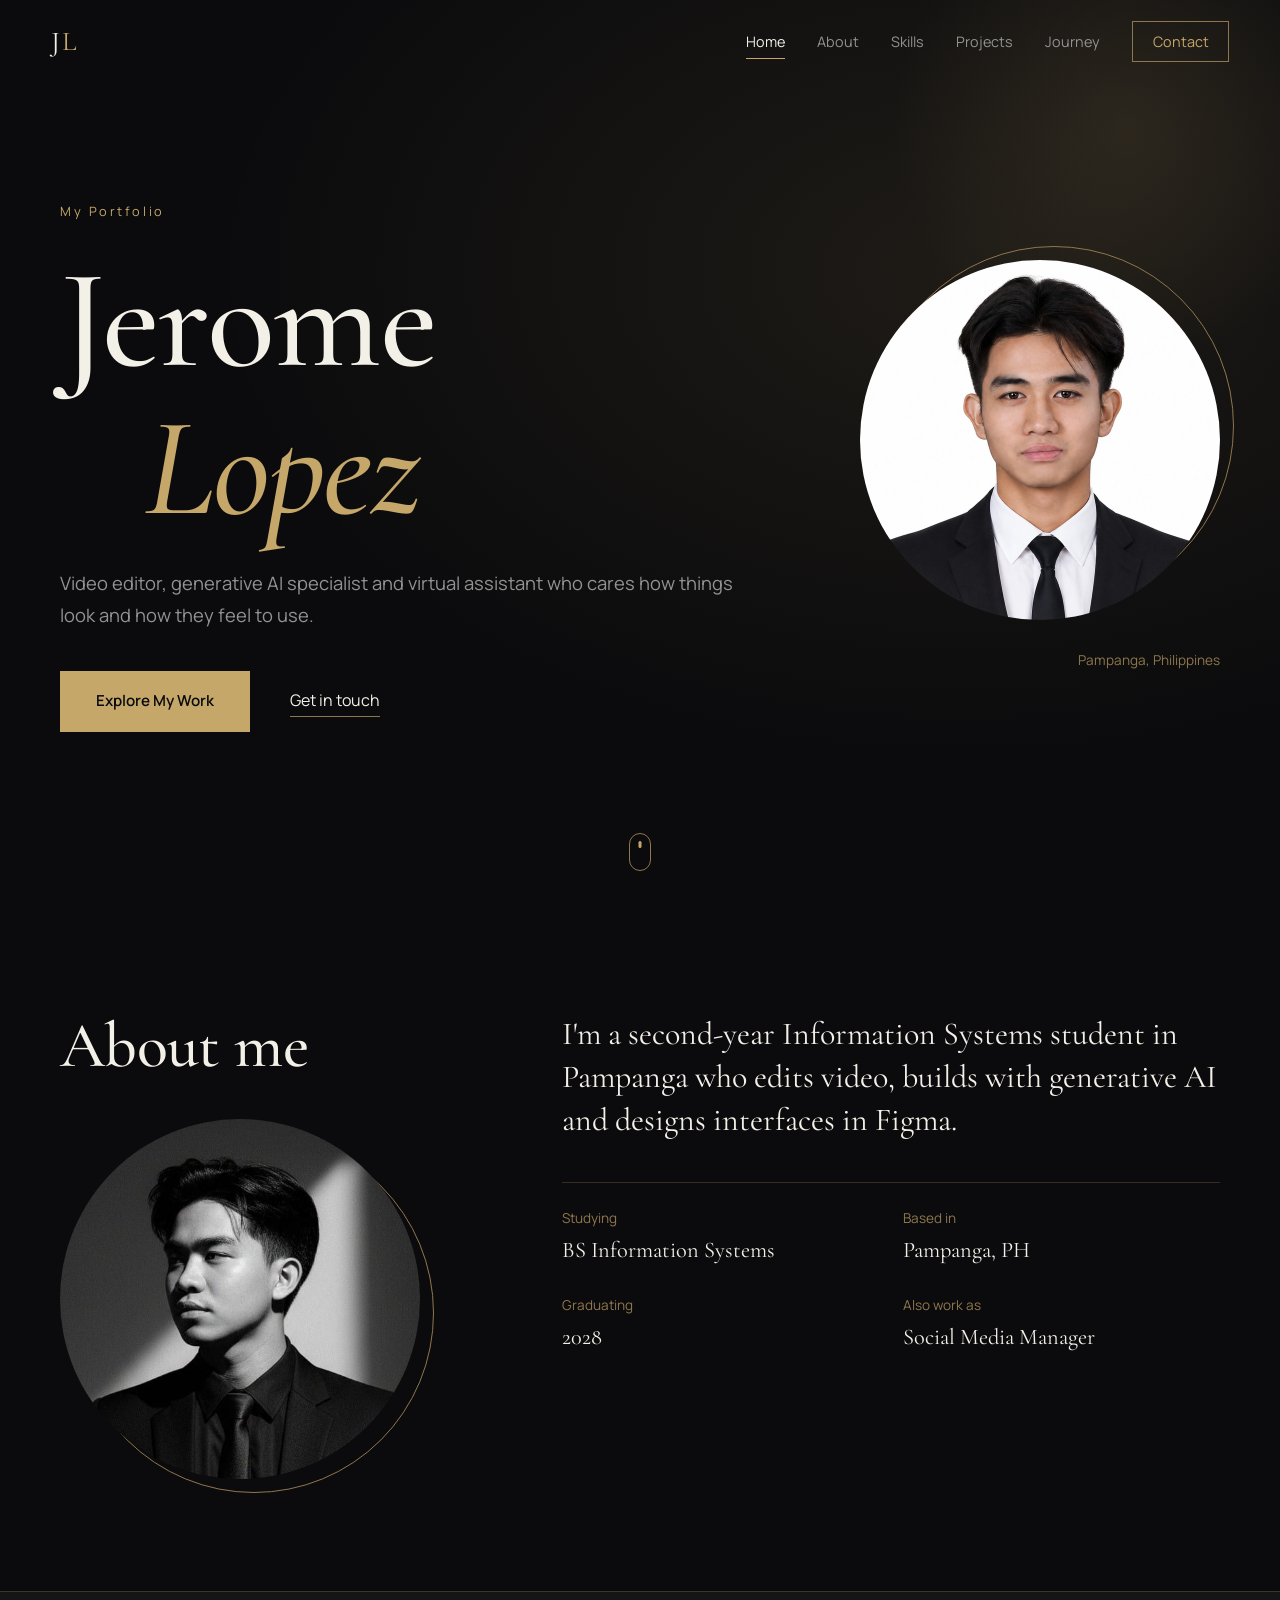
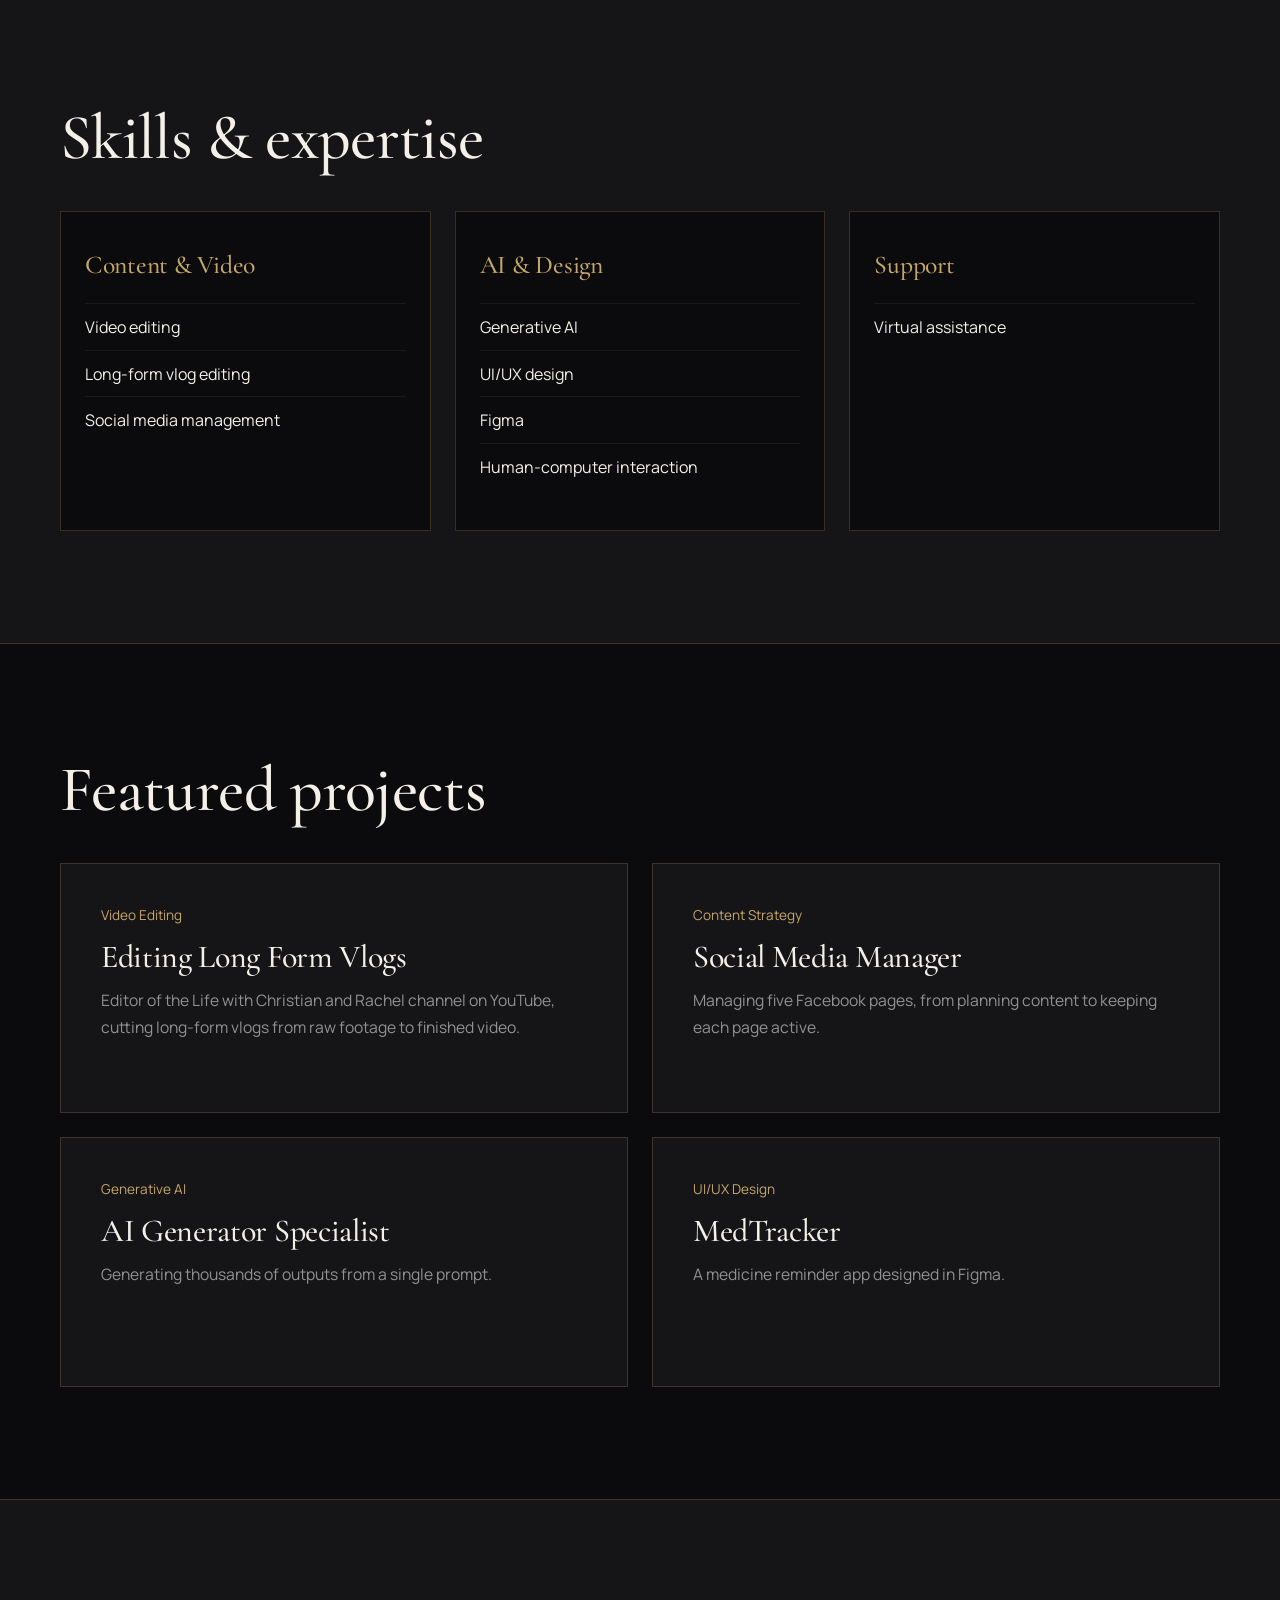
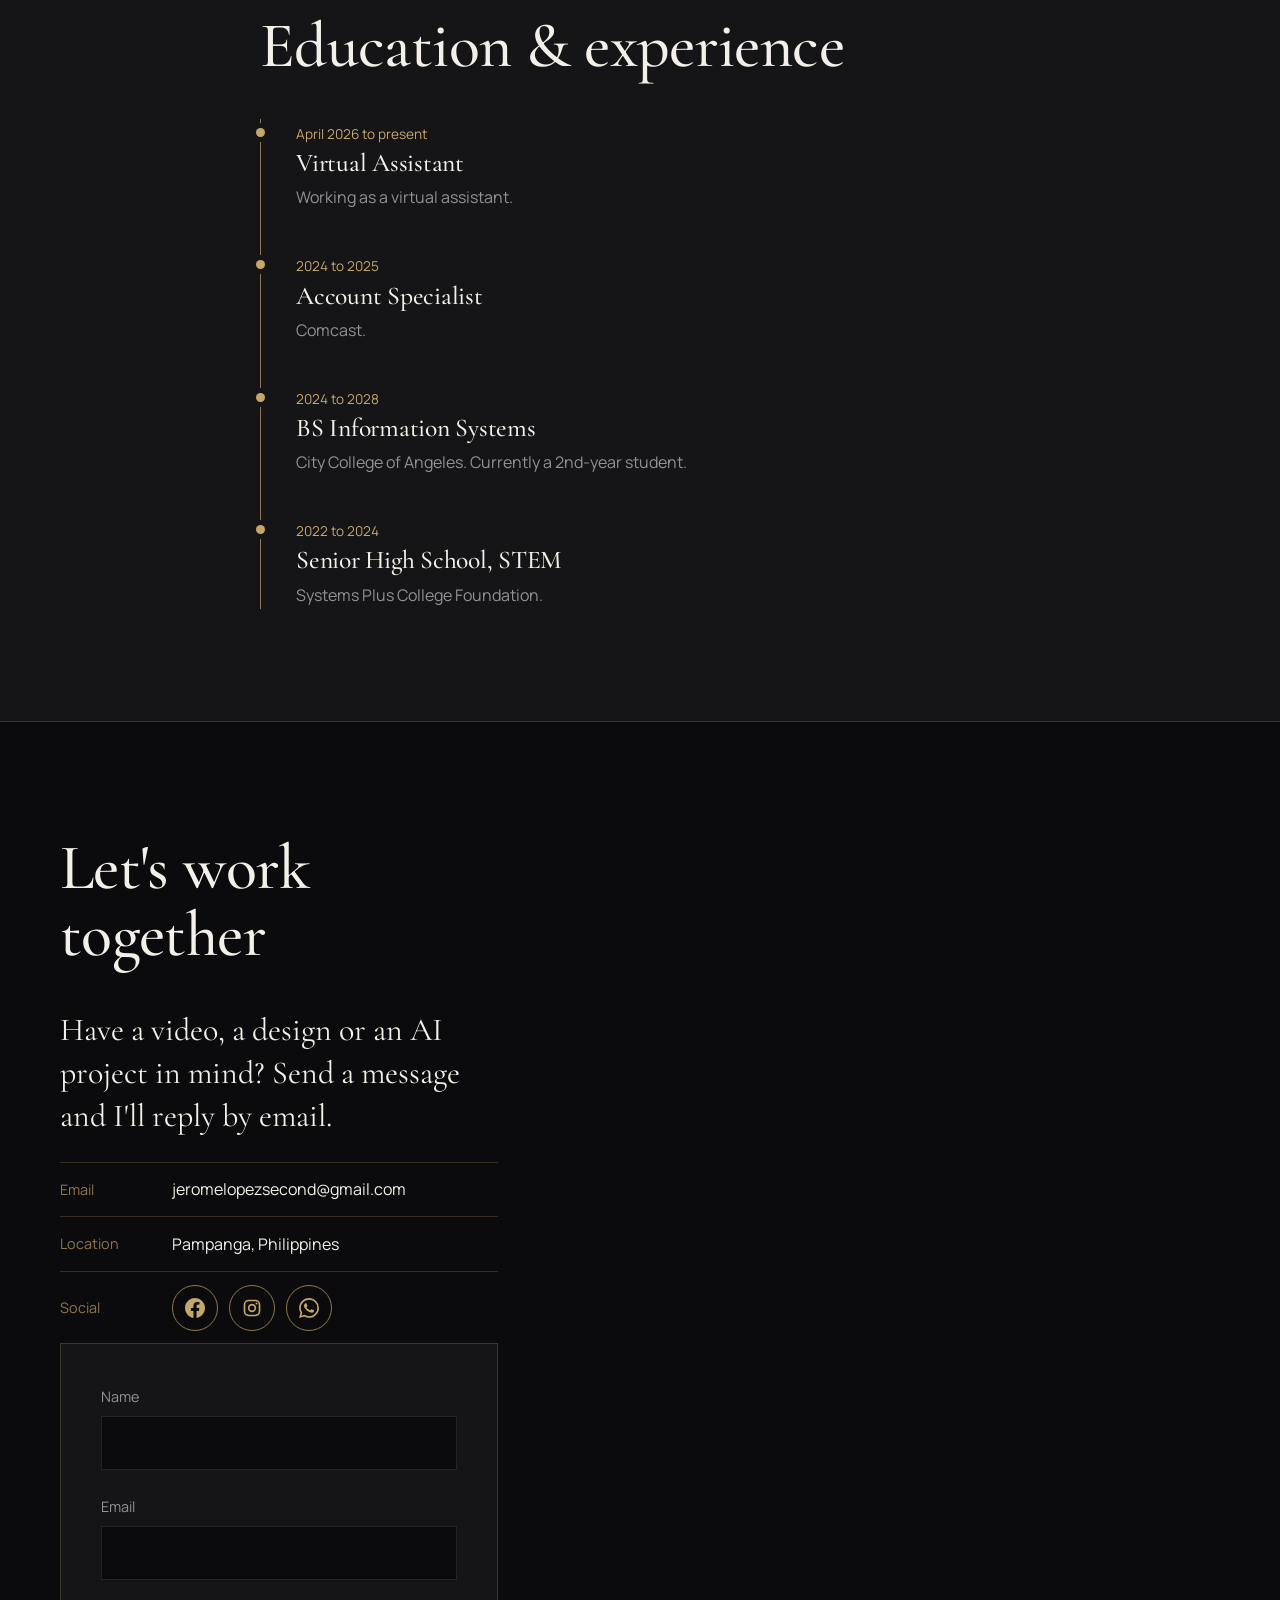
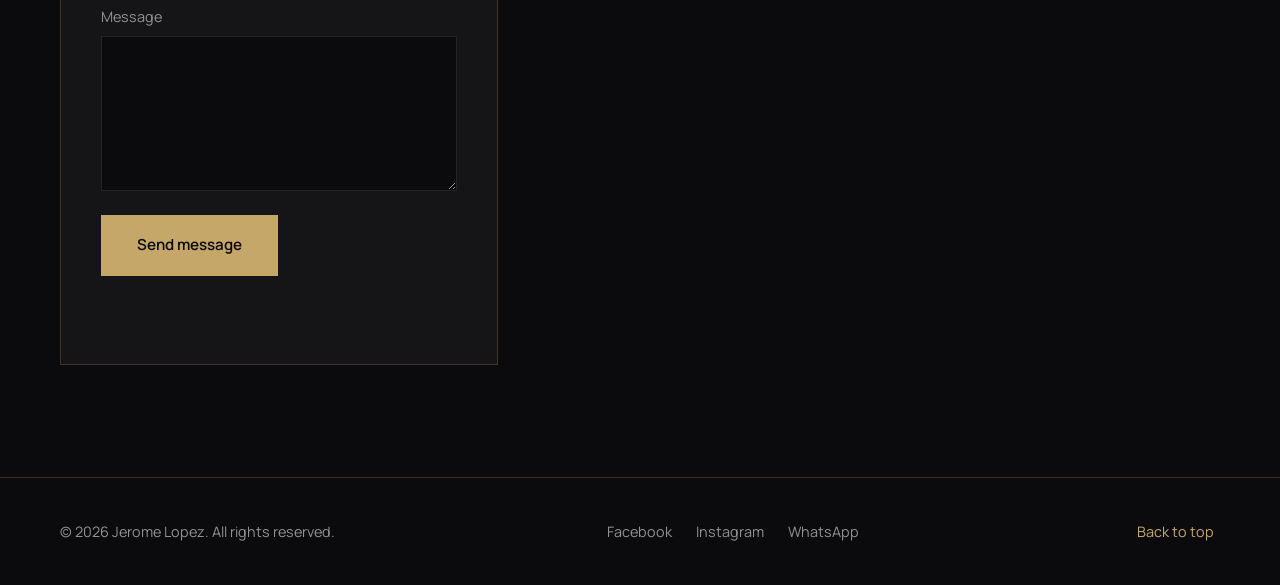
==== commit af495cae: "Revamp contact form with new structure and styles" ====
--- a/index.html
+++ b/index.html
@@ -288,21 +288,25 @@
             </li>
           </ul>
        <div class="form-container">
-    <form action="https://formspree.io/f/xwllzndl" method="POST">
-        <div class="form-group">
-            <label for="name">Name</label>
-            <input type="text" id="name" name="name" required>
-        </div>
-        <div class="form-group">
-            <label for="email">Email</label>
-            <input type="email" id="email" name="email" required>
-        </div>
-        <div class="form-group">
-            <label for="message">Message</label>
-            <textarea id="message" name="message" rows="8" required></textarea>
-        </div>
-        <button type="submit" class="submit-btn">Send message</button>
-    </form>
+          <form class="form reveal" id="contact-form" action="https://formspree.io" method="POST" novalidate>
+          <label>
+            Name
+            <input type="text" name="name" autocomplete="name" required>
+          </label>
+
+          <label>
+            Email
+            <input type="email" name="email" autocomplete="email" required>
+          </label>
+
+          <label>
+            Message
+            <textarea name="message" rows="5" required></textarea>
+          </label>
+
+          <button class="btn" type="submit">Send message</button>
+          <p class="status" role="status" aria-live="polite"></p>
+        </form>
 </div>
     </section>
   </main>
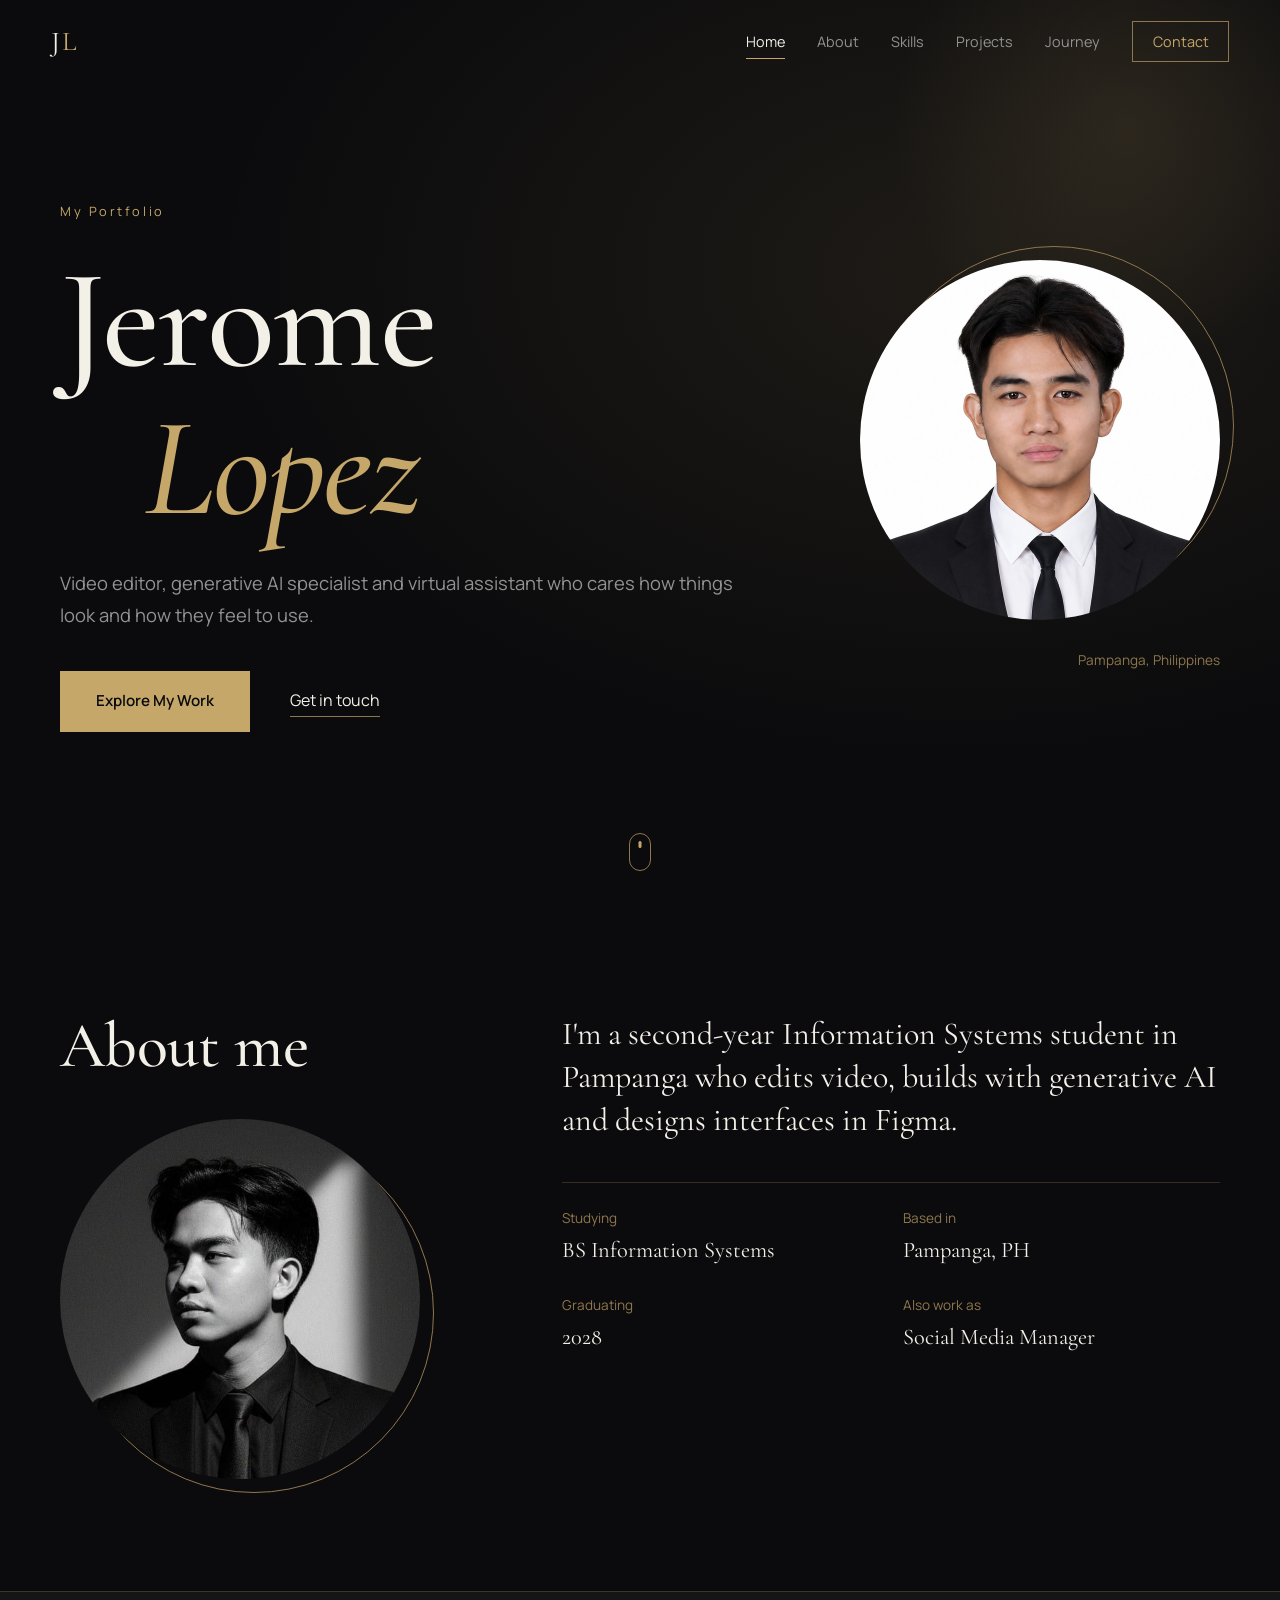
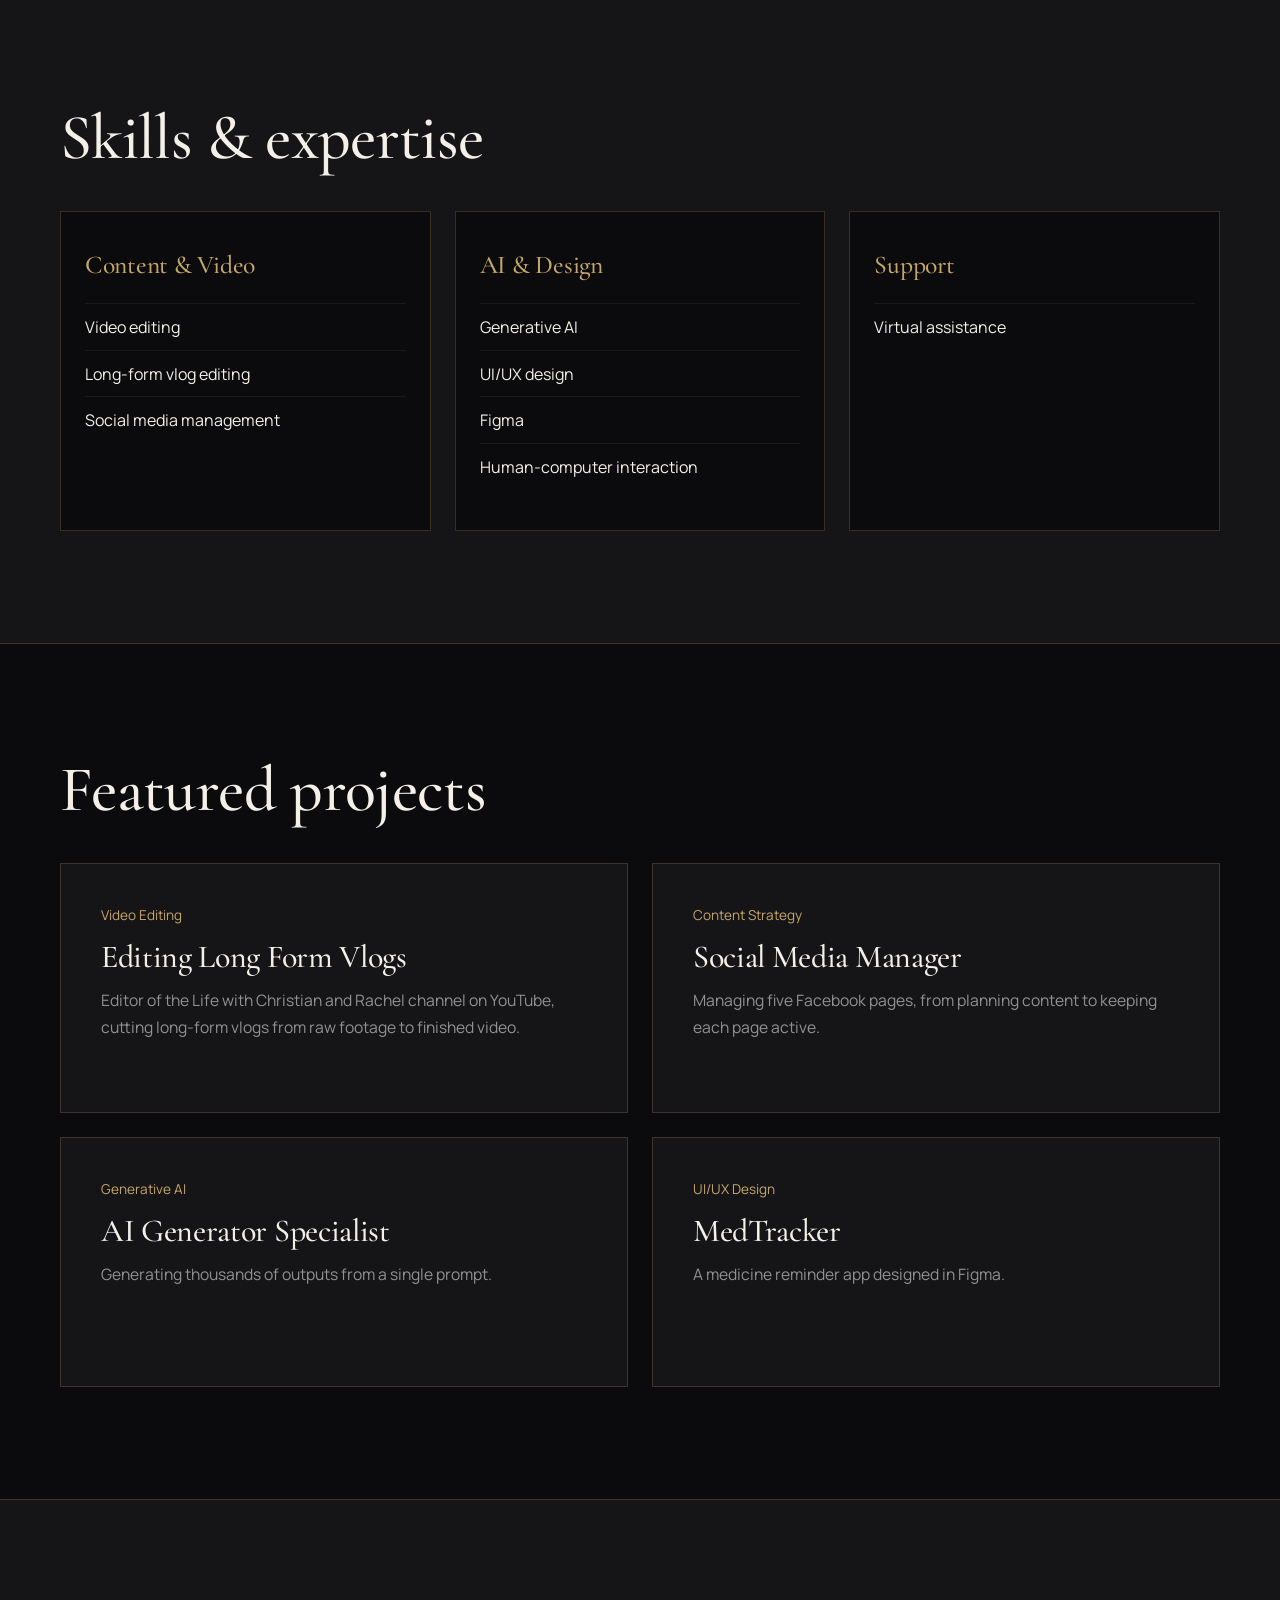
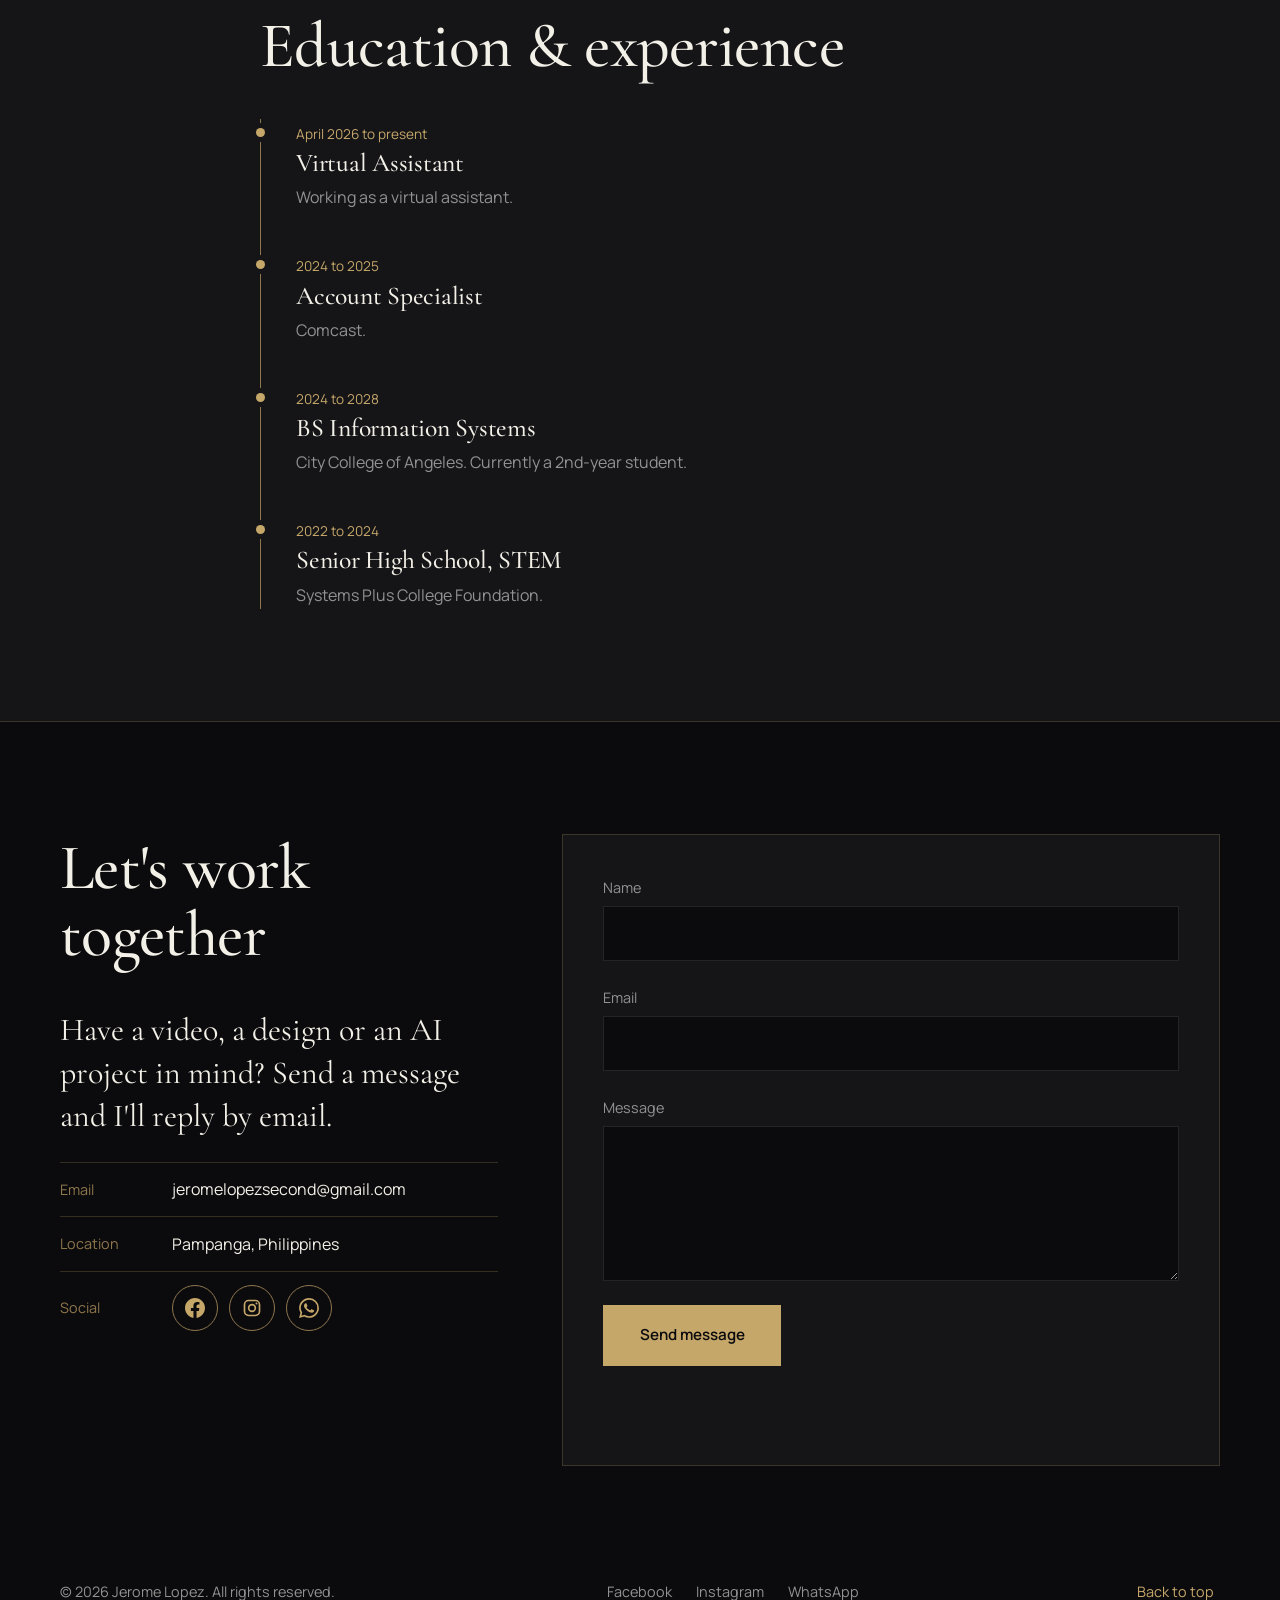
==== commit df096ce3: "Update index.html" ====
--- a/index.html
+++ b/index.html
@@ -1,28 +1,48 @@
+
 <!DOCTYPE html>
 <html lang="en">
 <head>
   <meta charset="UTF-8">
   <meta name="viewport" content="width=device-width, initial-scale=1">
+
   <title>Jerome Lopez | Virtual Assistant, Video Editor &amp; Generative AI Specialist</title>
-  <meta name="description" content="Portfolio of Jerome Lopez: virtual assistant, video editor, generative AI specialist and social media manager based in Pampanga, Philippines.">
+
+  <meta
+    name="description"
+    content="Portfolio of Jerome Lopez: virtual assistant, video editor, generative AI specialist and social media manager based in Pampanga, Philippines."
+  >
   <meta name="author" content="Jerome Lopez">
   <meta name="theme-color" content="#0B0B0D">
+
   <meta property="og:title" content="Jerome Lopez | Portfolio">
-  <meta property="og:description" content="Video editing, generative AI, social media and UI/UX work by Jerome Lopez.">
+  <meta
+    property="og:description"
+    content="Video editing, generative AI, social media and UI/UX work by Jerome Lopez."
+  >
   <meta property="og:type" content="website">
 
-  <link rel="icon" href="data:image/svg+xml,%3Csvg xmlns='http://www.w3.org/2000/svg' viewBox='0 0 32 32'%3E%3Crect width='32' height='32' fill='%230B0B0D'/%3E%3Ctext x='16' y='22' font-size='16' text-anchor='middle' fill='%23C6A76A' font-family='serif'%3EJL%3C/text%3E%3C/svg%3E">
+  <link
+    rel="icon"
+    href="data:image/svg+xml,%3Csvg xmlns='http://www.w3.org/2000/svg' viewBox='0 0 32 32'%3E%3Crect width='32' height='32' fill='%230B0B0D'/%3E%3Ctext x='16' y='22' font-size='16' text-anchor='middle' fill='%23C6A76A' font-family='serif'%3EJL%3C/text%3E%3C/svg%3E"
+  >
 
   <link rel="preconnect" href="https://fonts.googleapis.com">
   <link rel="preconnect" href="https://fonts.gstatic.com" crossorigin>
-  <link href="https://fonts.googleapis.com/css2?family=Cormorant+Garamond:ital,wght@0,400;0,500;0,600;1,400&family=Manrope:wght@300;400;500;600&display=swap" rel="stylesheet">
+
+  <link
+    href="https://fonts.googleapis.com/css2?family=Cormorant+Garamond:ital,wght@0,400;0,500;0,600;1,400&family=Manrope:wght@300;400;500;600&display=swap"
+    rel="stylesheet"
+  >
 
   <link rel="stylesheet" href="style.css">
   <script src="script.js" defer></script>
 </head>
 
 <body>
+
+  <!-- SVG Icon Sprites -->
   <svg class="sprite" aria-hidden="true" focusable="false">
+
     <symbol id="i-fb" viewBox="0 0 24 24">
       <path d="M24 12.073c0-6.627-5.373-12-12-12s-12 5.373-12 12c0 5.99 4.388 10.954 10.125 11.854v-8.385H7.078v-3.47h3.047V9.43c0-3.007 1.792-4.669 4.533-4.669 1.312 0 2.686.235 2.686.235v2.953H15.83c-1.491 0-1.956.925-1.956 1.874v2.25h3.328l-.532 3.47h-2.796v8.385C19.612 23.027 24 18.062 24 12.073z"/>
     </symbol>
@@ -36,15 +56,26 @@
     <symbol id="i-wa" viewBox="0 0 24 24">
       <path d="M17.472 14.382c-.297-.149-1.758-.867-2.03-.967-.273-.099-.471-.148-.67.15-.197.297-.767.966-.94 1.164-.173.199-.347.223-.644.075-.297-.15-1.255-.463-2.39-1.475-.883-.788-1.48-1.761-1.653-2.059-.173-.297-.018-.458.13-.606.134-.133.298-.347.446-.52.149-.174.198-.298.298-.497.099-.198.05-.371-.025-.52-.075-.149-.669-1.612-.916-2.207-.242-.579-.487-.5-.669-.51-.173-.008-.371-.01-.57-.01-.198 0-.52.074-.792.372-.272.297-1.04 1.016-1.04 2.479 0 1.462 1.065 2.875 1.213 3.074.149.198 2.096 3.2 5.077 4.487.709.306 1.262.489 1.694.625.712.227 1.36.195 1.871.118.571-.085 1.758-.719 2.006-1.413.248-.694.248-1.289.173-1.413-.074-.124-.272-.198-.57-.347m-5.421 7.403h-.004a9.87 9.87 0 01-5.031-1.378l-.361-.214-3.741.982.998-3.648-.235-.374a9.86 9.86 0 01-1.51-5.26c.001-5.45 4.436-9.884 9.888-9.884 2.64 0 5.122 1.03 6.988 2.898a9.825 9.825 0 012.893 6.994c-.003 5.45-4.437 9.884-9.885 9.884m8.413-18.297A11.815 11.815 0 0012.05 0C5.495 0 .16 5.335.157 11.892c0 2.096.547 4.142 1.588 5.945L.057 24l6.305-1.654a11.882 11.882 0 005.683 1.448h.005c6.554 0 11.89-5.335 11.893-11.893a11.821 11.821 0 00-3.48-8.413z"/>
     </symbol>
+
   </svg>
 
   <a class="skip" href="#main">Skip to content</a>
+
   <div class="progress" aria-hidden="true"></div>
 
+  <!-- Navigation -->
   <header class="nav" id="nav">
-    <a class="brand" href="#home" aria-label="Jerome Lopez, home">J<span>L</span></a>
-
-    <button class="burger" aria-label="Open menu" aria-expanded="false" aria-controls="menu">
+
+    <a class="brand" href="#home" aria-label="Jerome Lopez, home">
+      J<span>L</span>
+    </a>
+
+    <button
+      class="burger"
+      aria-label="Open menu"
+      aria-expanded="false"
+      aria-controls="menu"
+    >
       <i></i>
       <i></i>
     </button>
@@ -57,15 +88,20 @@
       <a href="#journey">Journey</a>
       <a href="#contact" class="menu-cta">Contact</a>
     </nav>
+
   </header>
 
   <main id="main">
-   
+
+    <!-- Hero Section -->
     <section class="hero" id="home" aria-labelledby="hero-title">
+
       <div class="glow" aria-hidden="true"></div>
 
       <div class="wrap hero-grid">
+
         <div class="hero-copy">
+
           <p class="kicker intro">My Portfolio</p>
 
           <h1 id="hero-title" class="intro">
@@ -81,66 +117,87 @@
             <a class="btn" href="#projects">Explore My Work</a>
             <a class="link" href="#contact">Get in touch</a>
           </div>
-        </div>
-
-        <figure class="portrait intro" aria-label="Profile photo placeholder">
+
+        </div>
+
+        <figure class="portrait intro" aria-label="Profile photo">
           <img src="jerome.jpg" alt="Jerome Lopez">
           <figcaption>Pampanga, Philippines</figcaption>
         </figure>
+
       </div>
 
       <a class="scroll" href="#about" aria-label="Scroll to About">
         <span></span>
       </a>
-    </section>
-
-    
+
+    </section>
+
+    <!-- About Section -->
     <section class="section" id="about" aria-labelledby="about-title">
+
       <div class="wrap split">
+
         <div class="reveal">
+
           <h2 id="about-title">About me</h2>
+
           <div class="frame" aria-hidden="true">
             <img src="jejeje.jpg" alt="Jerome Lopez">
           </div>
+
         </div>
 
         <div class="reveal">
+
           <p class="lead">
             I'm a second-year Information Systems student in Pampanga who edits video, builds with generative AI and designs interfaces in Figma.
           </p>
 
-          <p></p>
-
           <dl class="facts">
+
             <div>
               <dt>Studying</dt>
               <dd>BS Information Systems</dd>
             </div>
+
             <div>
               <dt>Based in</dt>
               <dd>Pampanga, PH</dd>
             </div>
+
             <div>
               <dt>Graduating</dt>
               <dd>2028</dd>
             </div>
+
             <div>
               <dt>Also work as</dt>
               <dd>Social Media Manager</dd>
             </div>
+
           </dl>
-        </div>
-      </div>
-    </section>
-
-    
+
+        </div>
+
+      </div>
+
+    </section>
+
+    <!-- Skills Section -->
     <section class="section alt" id="skills" aria-labelledby="skills-title">
+
       <div class="wrap">
-        <h2 id="skills-title" class="reveal">Skills &amp; expertise</h2>
+
+        <h2 id="skills-title" class="reveal">
+          Skills &amp; expertise
+        </h2>
 
         <div class="cards">
+
           <article class="card reveal">
             <h3>Content &amp; Video</h3>
+
             <ul>
               <li>Video editing</li>
               <li>Long-form vlog editing</li>
@@ -150,6 +207,7 @@
 
           <article class="card reveal">
             <h3>AI &amp; Design</h3>
+
             <ul>
               <li>Generative AI</li>
               <li>UI/UX design</li>
@@ -160,24 +218,35 @@
 
           <article class="card reveal">
             <h3>Support</h3>
+
             <ul>
               <li>Virtual assistance</li>
             </ul>
           </article>
-        </div>
-      </div>
-    </section>
-
-    
+
+        </div>
+
+      </div>
+
+    </section>
+
+    <!-- Projects Section -->
     <section class="section" id="projects" aria-labelledby="projects-title">
+
       <div class="wrap">
-        <h2 id="projects-title" class="reveal">Featured projects</h2>
+
+        <h2 id="projects-title" class="reveal">
+          Featured projects
+        </h2>
 
         <div class="projects">
+
           <a class="proj reveal" href="#contact" aria-label="Editing Long Form Vlogs">
             <div class="meta">
               <h3>Editing Long Form Vlogs</h3>
-              <p>Editor of the Life with Christian and Rachel channel on YouTube, cutting long-form vlogs from raw footage to finished video.</p>
+              <p>
+                Editor of the Life with Christian and Rachel channel on YouTube, cutting long-form vlogs from raw footage to finished video.
+              </p>
               <small>Video Editing</small>
             </div>
           </a>
@@ -185,7 +254,9 @@
           <a class="proj reveal" href="#contact" aria-label="Social Media Manager">
             <div class="meta">
               <h3>Social Media Manager</h3>
-              <p>Managing five Facebook pages, from planning content to keeping each page active.</p>
+              <p>
+                Managing five Facebook pages, from planning content to keeping each page active.
+              </p>
               <small>Content Strategy</small>
             </div>
           </a>
@@ -193,7 +264,9 @@
           <a class="proj reveal" href="#contact" aria-label="AI Generator Specialist">
             <div class="meta">
               <h3>AI Generator Specialist</h3>
-              <p>Generating thousands of outputs from a single prompt.</p>
+              <p>
+                Generating thousands of outputs from a single prompt.
+              </p>
               <small>Generative AI</small>
             </div>
           </a>
@@ -201,20 +274,30 @@
           <a class="proj reveal" href="#contact" aria-label="MedTracker app">
             <div class="meta">
               <h3>MedTracker</h3>
-              <p>A medicine reminder app designed in Figma.</p>
+              <p>
+                A medicine reminder app designed in Figma.
+              </p>
               <small>UI/UX Design</small>
             </div>
           </a>
-        </div>
-      </div>
-    </section>
-
-    
+
+        </div>
+
+      </div>
+
+    </section>
+
+    <!-- Education and Experience -->
     <section class="section alt" id="journey" aria-labelledby="journey-title">
+
       <div class="wrap narrow">
-        <h2 id="journey-title" class="reveal">Education &amp; experience</h2>
+
+        <h2 id="journey-title" class="reveal">
+          Education &amp; experience
+        </h2>
 
         <ol class="timeline">
+
           <li class="reveal">
             <time>April 2026 to present</time>
             <h3>Virtual Assistant</h3>
@@ -238,14 +321,21 @@
             <h3>Senior High School, STEM</h3>
             <p>Systems Plus College Foundation.</p>
           </li>
+
         </ol>
-      </div>
-    </section>
-
-    
+
+      </div>
+
+    </section>
+
+    <!-- Contact Section -->
     <section class="section" id="contact" aria-labelledby="contact-title">
+
       <div class="wrap split">
+
+        <!-- Contact Information -->
         <div class="reveal">
+
           <h2 id="contact-title">Let's work together</h2>
 
           <p class="lead">
@@ -253,9 +343,12 @@
           </p>
 
           <ul class="contacts">
+
             <li>
               <span>Email</span>
-              <a href="mailto:jeromelopezsecond@gmail.com">jeromelopezsecond@gmail.com</a>
+              <a href="mailto:jeromelopezsecond@gmail.com">
+                jeromelopezsecond@gmail.com
+              </a>
             </li>
 
             <li>
@@ -267,62 +360,140 @@
               <span>Social</span>
 
               <div class="social">
-                <a class="sbtn" href="https://www.facebook.com/kylejerome28" rel="noopener" aria-label="Facebook" title="Facebook">
+
+                <a
+                  class="sbtn"
+                  href="https://www.facebook.com/kylejerome28"
+                  rel="noopener"
+                  aria-label="Facebook"
+                  title="Facebook"
+                >
                   <svg class="ico" aria-hidden="true">
                     <use href="#i-fb"/>
                   </svg>
                 </a>
 
-                <a class="sbtn" href="https://instagram.com/akxxno_o" rel="noopener" aria-label="Instagram" title="Instagram">
+                <a
+                  class="sbtn"
+                  href="https://instagram.com/akxxno_o"
+                  rel="noopener"
+                  aria-label="Instagram"
+                  title="Instagram"
+                >
                   <svg class="ico" aria-hidden="true">
                     <use href="#i-ig"/>
                   </svg>
                 </a>
 
-                <a class="sbtn" href="https://wa.me/639633604733" rel="noopener" aria-label="WhatsApp" title="WhatsApp">
+                <a
+                  class="sbtn"
+                  href="https://wa.me/639633604733"
+                  rel="noopener"
+                  aria-label="WhatsApp"
+                  title="WhatsApp"
+                >
                   <svg class="ico" aria-hidden="true">
                     <use href="#i-wa"/>
                   </svg>
                 </a>
+
               </div>
             </li>
+
           </ul>
-       <div class="form-container">
-          <form class="form reveal" id="contact-form" action="https://formspree.io" method="POST" novalidate>
-          <label>
-            Name
-            <input type="text" name="name" autocomplete="name" required>
-          </label>
-
-          <label>
-            Email
-            <input type="email" name="email" autocomplete="email" required>
-          </label>
-
-          <label>
-            Message
-            <textarea name="message" rows="5" required></textarea>
-          </label>
-
-          <button class="btn" type="submit">Send message</button>
-          <p class="status" role="status" aria-live="polite"></p>
-        </form>
-</div>
-    </section>
+
+        </div>
+
+        <!-- Contact Form -->
+        <div class="form-container">
+
+          <form
+            class="form reveal"
+            id="contact-form"
+            action="https://formspree.io"
+            method="POST"
+            novalidate
+          >
+
+            <label>
+              Name
+              <input
+                type="text"
+                name="name"
+                autocomplete="name"
+                required
+              >
+            </label>
+
+            <label>
+              Email
+              <input
+                type="email"
+                name="email"
+                autocomplete="email"
+                required
+              >
+            </label>
+
+            <label>
+              Message
+              <textarea
+                name="message"
+                rows="5"
+                required
+              ></textarea>
+            </label>
+
+            <button class="btn" type="submit">
+              Send message
+            </button>
+
+            <p
+              class="status"
+              role="status"
+              aria-live="polite"
+            ></p>
+
+          </form>
+
+        </div>
+
+      </div>
+
+    </section>
+
   </main>
 
+  <!-- Footer -->
   <footer class="footer">
+
     <div class="wrap foot">
-      <p>&copy; <span id="year">2026</span> Jerome Lopez. All rights reserved.</p>
+
+      <p>
+        &copy; <span id="year">2026</span> Jerome Lopez. All rights reserved.
+      </p>
 
       <nav aria-label="Social">
-        <a href="https://www.facebook.com/kylejerome28" rel="noopener">Facebook</a>
-        <a href="https://instagram.com/akxxno_o" rel="noopener">Instagram</a>
-        <a href="https://wa.me/639633604733" rel="noopener">WhatsApp</a>
+        <a href="https://www.facebook.com/kylejerome28" rel="noopener">
+          Facebook
+        </a>
+
+        <a href="https://instagram.com/akxxno_o" rel="noopener">
+          Instagram
+        </a>
+
+        <a href="https://wa.me/639633604733" rel="noopener">
+          WhatsApp
+        </a>
       </nav>
 
-      <button class="top">Back to top</button>
+      <button class="top">
+        Back to top
+      </button>
+
     </div>
+
   </footer>
+
 </body>
 </html>
--- a/style.css
+++ b/style.css
@@ -768,8 +768,12 @@
 }
 
 .status {
-  min-height: 1.5rem;
-  font-size: .9rem;
+  margin-top: 15px;
+  font-size: 14px;
+  min-height: 20px; 
+  transition: color 0.3s ease;
+}
+
 }
 
 /*footer */
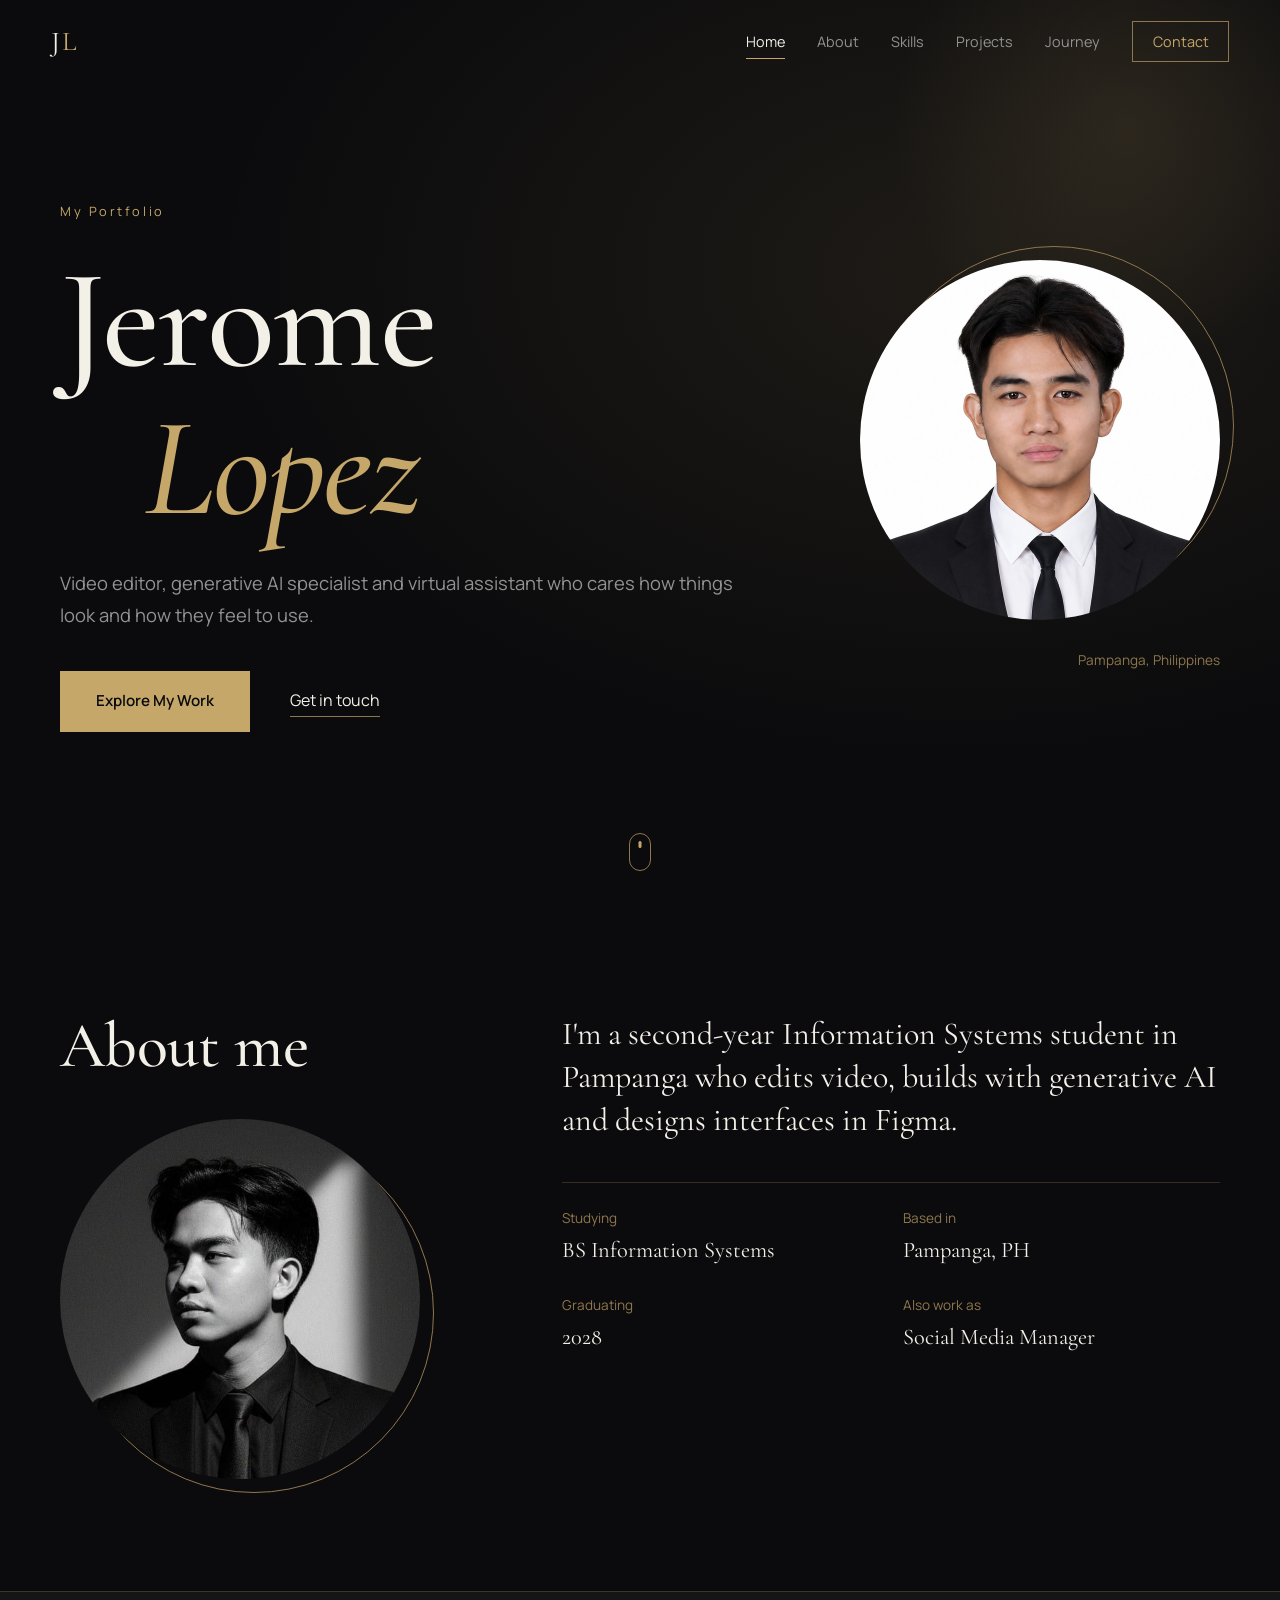
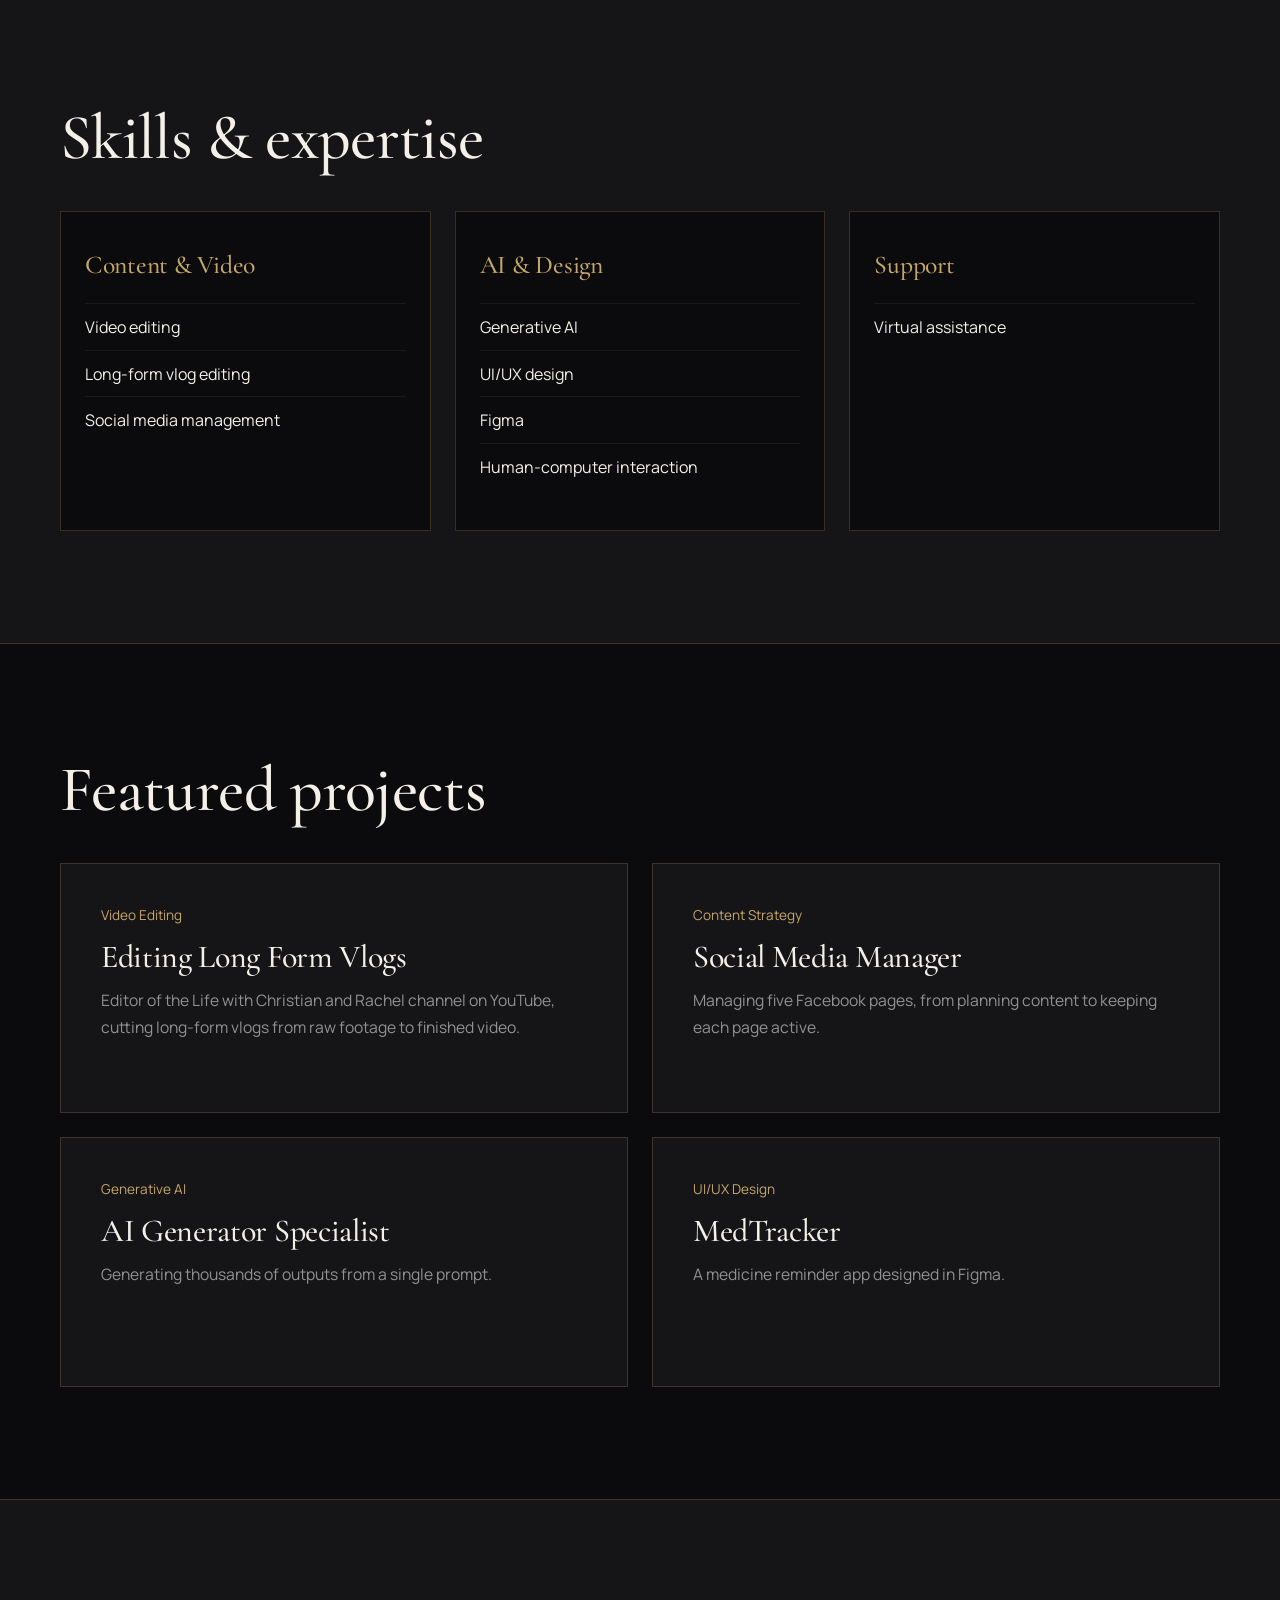
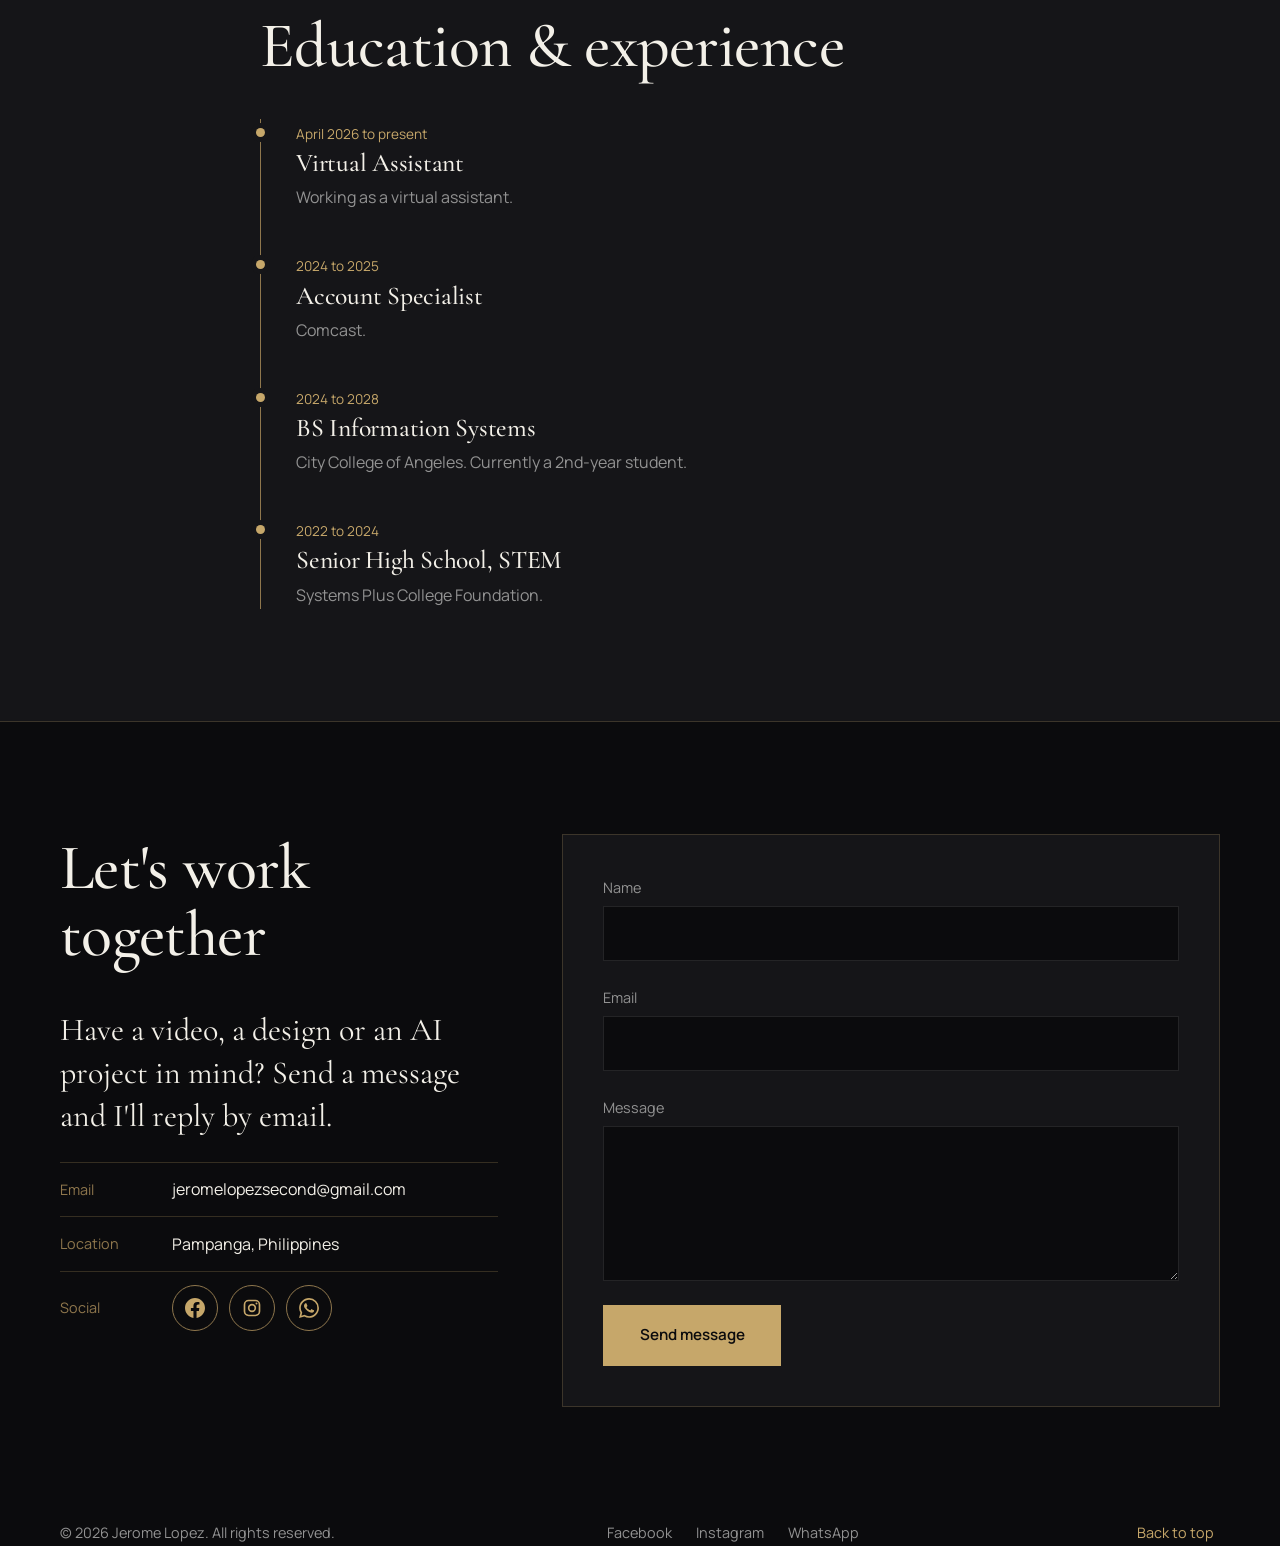
==== commit da38e2b8: "Refactor contact form for cleaner structure" ====
--- a/index.html
+++ b/index.html
@@ -407,54 +407,24 @@
         <!-- Contact Form -->
         <div class="form-container">
 
-          <form
-            class="form reveal"
-            id="contact-form"
-            action="https://formspree.io"
-            method="POST"
-            novalidate
-          >
-
-            <label>
-              Name
-              <input
-                type="text"
-                name="name"
-                autocomplete="name"
-                required
-              >
-            </label>
-
-            <label>
-              Email
-              <input
-                type="email"
-                name="email"
-                autocomplete="email"
-                required
-              >
-            </label>
-
-            <label>
-              Message
-              <textarea
-                name="message"
-                rows="5"
-                required
-              ></textarea>
-            </label>
-
-            <button class="btn" type="submit">
-              Send message
-            </button>
-
-            <p
-              class="status"
-              role="status"
-              aria-live="polite"
-            ></p>
-
-          </form>
+         <form class="form reveal" id="contact-form" action="https://formspree.io/f/xwllzndl" method="POST">
+  <label>
+    Name
+    <input type="text" name="name" required>
+  </label>
+
+  <label>
+    Email
+    <input type="email" name="email" required>
+  </label>
+
+  <label>
+    Message
+    <textarea name="message" rows="5" required></textarea>
+  </label>
+
+  <button class="btn" type="submit">Send message</button>
+</form>
 
         </div>
 
